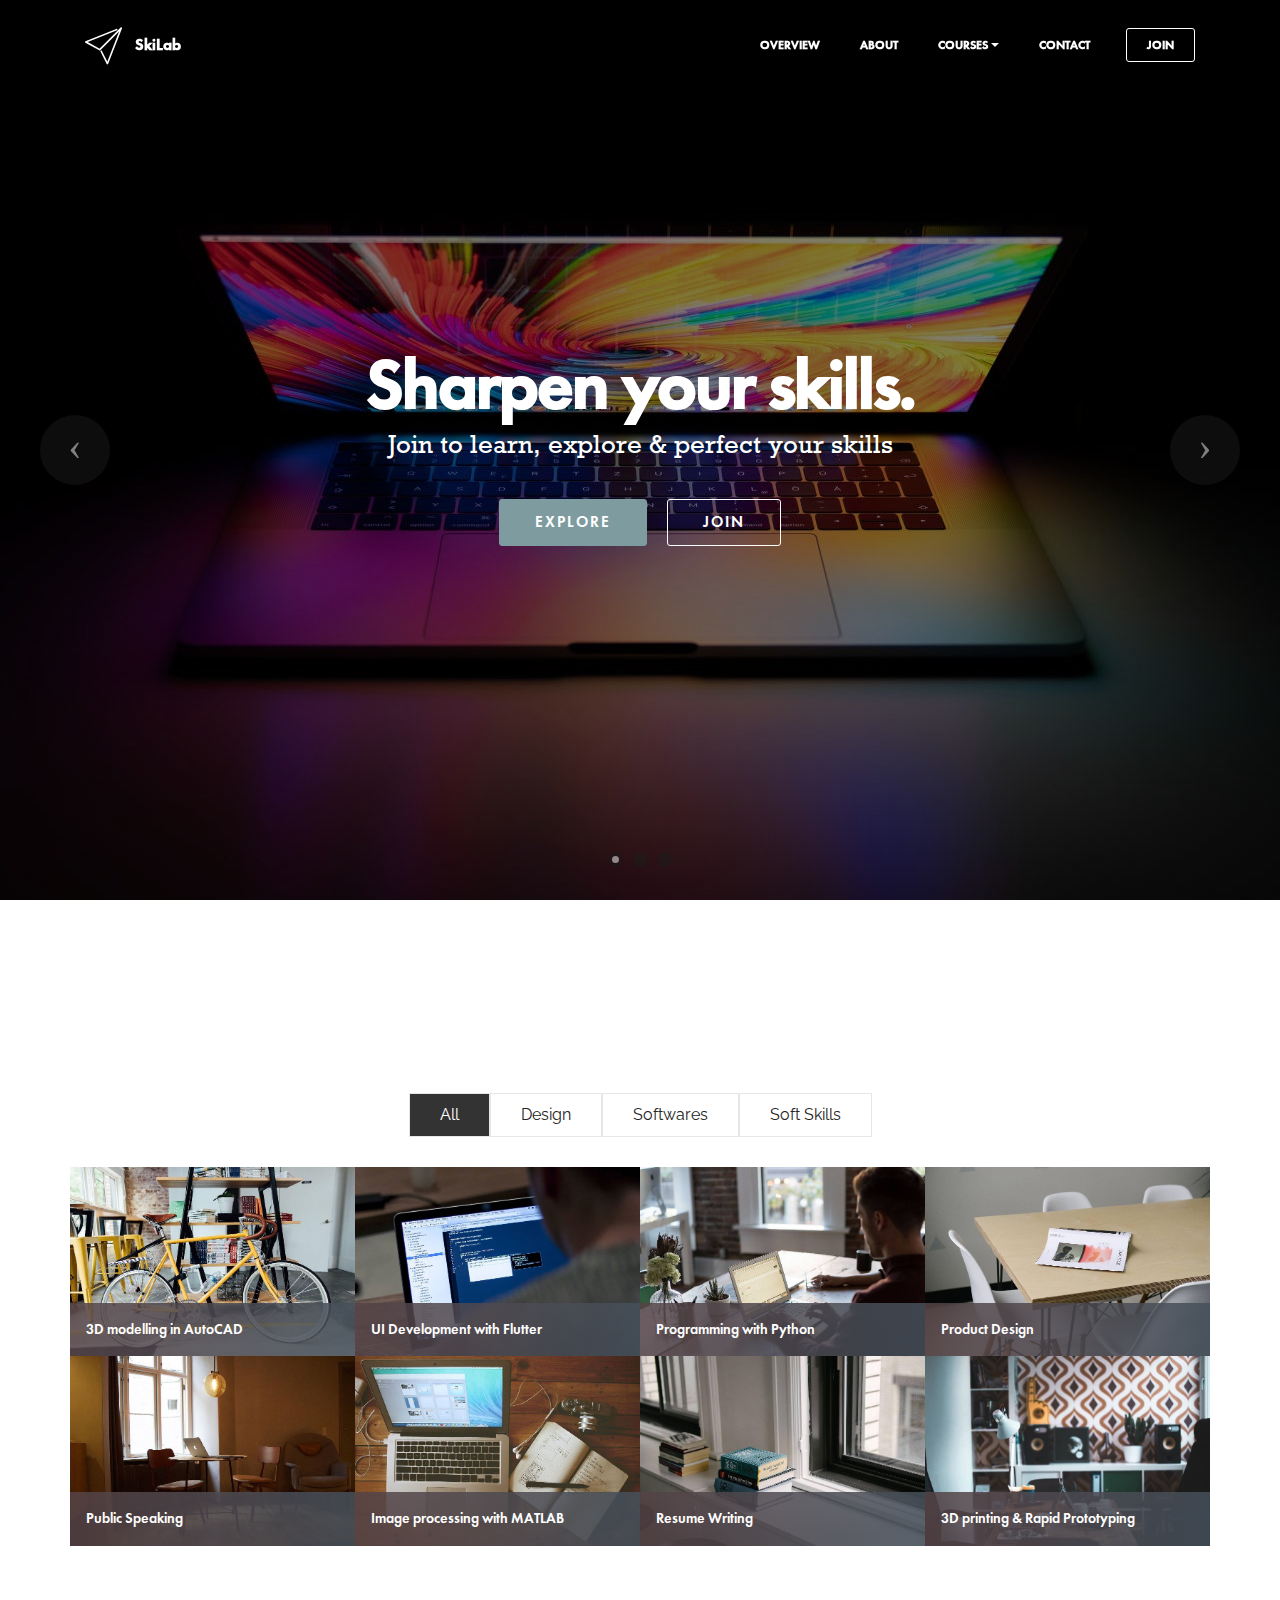
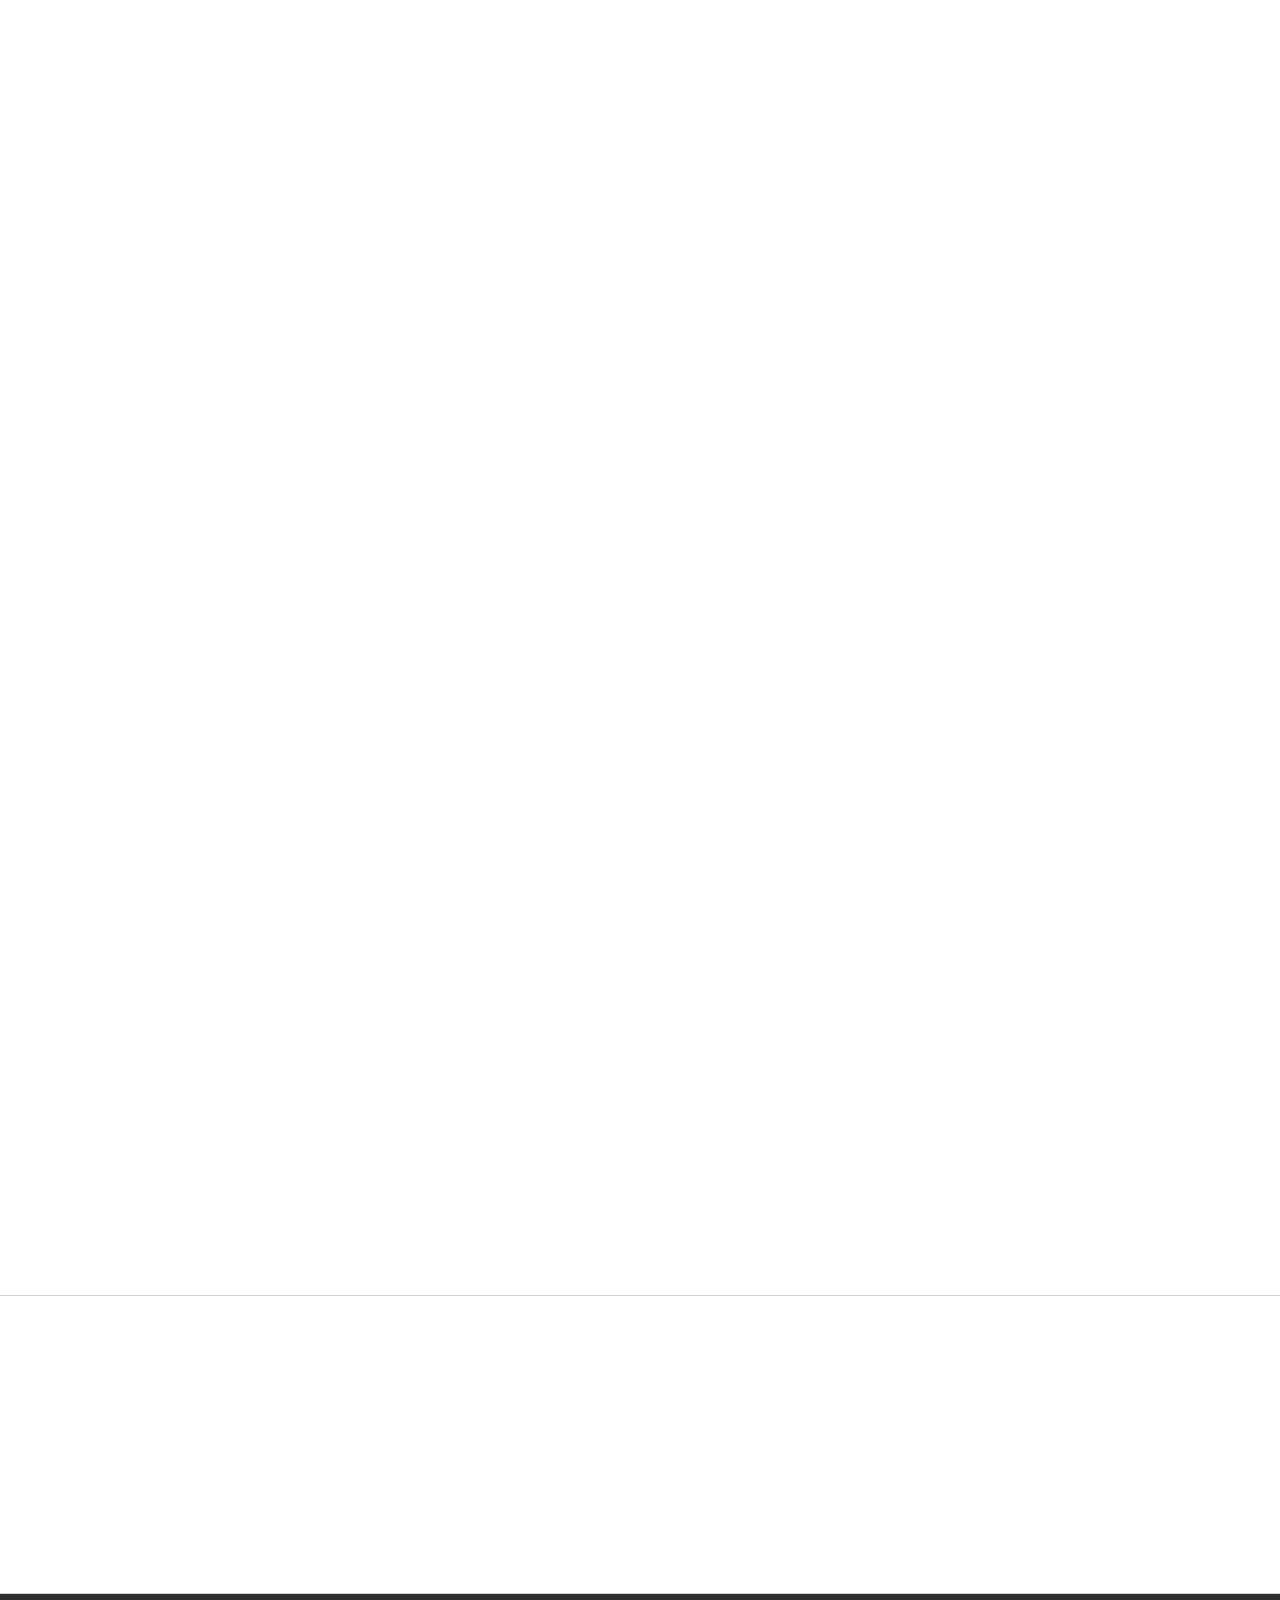
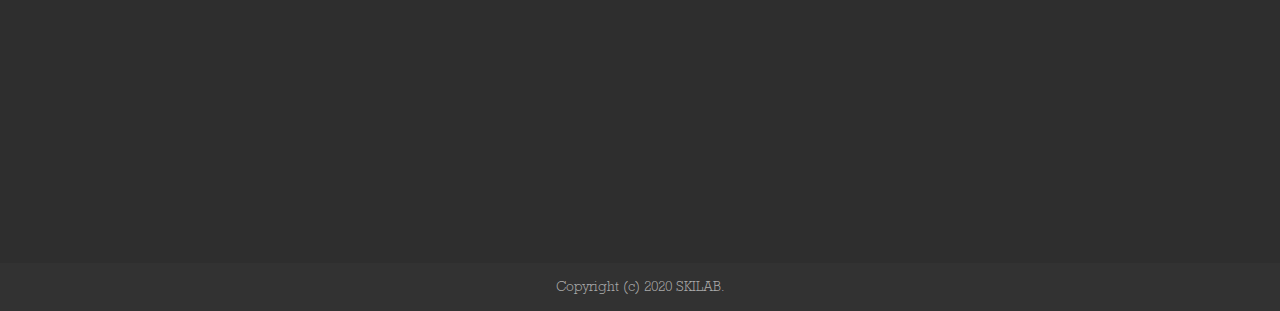
==== index.html @ 0ac566ef "Project layout" ====
<!DOCTYPE html>
<html>

<head>
    <!-- Site made with Mobirise Website Builder v4.12.2, https://mobirise.com -->
    <meta charset="UTF-8">
    <meta http-equiv="X-UA-Compatible" content="IE=edge">
    <meta name="generator" content="Mobirise v4.12.2, mobirise.com">
    <meta name="viewport" content="width=device-width, initial-scale=1, minimum-scale=1">
    <link rel="shortcut icon" href="assets/images/mbr-favicon.png" type="image/x-icon">
    <meta name="description" content="">

    <title>Home</title>
    <link rel="stylesheet" href="https://fonts.googleapis.com/css?family=Montserrat:400,700">
    <link rel="stylesheet"
        href="https://fonts.googleapis.com/css?family=Raleway:100,100i,200,200i,300,300i,400,400i,500,500i,600,600i,700,700i,800,800i,900,900i">
    <link rel="stylesheet" href="assets/web/assets/mobirise-icons/mobirise-icons.css">
    <link rel="stylesheet" href="https://fonts.googleapis.com/css?family=Lora:400,700,400italic,700italic&subset=latin">
    <link rel="stylesheet" href="assets/et-line-font-plugin/style.css">
    <link rel="stylesheet" href="assets/tether/tether.min.css">
    <link rel="stylesheet" href="assets/bootstrap/css/bootstrap.min.css">
    <link rel="stylesheet" href="assets/dropdown/css/style.css">
    <link rel="stylesheet" href="assets/animatecss/animate.min.css">
    <link rel="stylesheet" href="assets/theme/css/style.css">
    <link rel="stylesheet" href="assets/mobirise-gallery/style.css">
    <link rel="preload" as="style" href="assets/mobirise/css/mbr-additional.css">
    <link rel="stylesheet" href="assets/mobirise/css/mbr-additional.css" type="text/css">



</head>

<body>
    <section id="menu-5" data-rv-view="1707">

        <nav class="navbar navbar-dropdown transparent navbar-fixed-top bg-color">
            <div class="container">

                <div class="mbr-table">
                    <div class="mbr-table-cell">

                        <div class="navbar-brand">
                            <a href="index.html"
                                class="mbri-paper-plane mbr-iconfont mbr-iconfont-menu navbar-logo"></a>
                            <a class="navbar-caption" href="index.html">SkiLab<br></a>
                        </div>

                    </div>
                    <div class="mbr-table-cell">

                        <button class="navbar-toggler pull-xs-right hidden-md-up" type="button" data-toggle="collapse"
                            data-target="#exCollapsingNavbar">
                            <div class="hamburger-icon"></div>
                        </button>

                        <ul class="nav-dropdown collapse pull-xs-right nav navbar-nav navbar-toggleable-sm"
                            id="exCollapsingNavbar">
                            <li class="nav-item"><a class="nav-link link" href="index.html#header3-8">OVERVIEW</a></li>
                            <li class="nav-item"><a class="nav-link link" href="about.html">ABOUT</a></li>
                            <li class="nav-item dropdown open"><a class="nav-link link dropdown-toggle"
                                    data-toggle="dropdown-submenu" href="https://mobirise.com/"
                                    aria-expanded="true">COURSES</a>
                                <div class="dropdown-menu"><a class="dropdown-item" href="catalog.html">AutoCAD</a><a
                                        class="dropdown-item" href="catalog.html">AutoDesk Fusion 360</a><a
                                        class="dropdown-item" href="catalog.html">MATLAB &amp; Toolboxes</a><a
                                        class="dropdown-item" href="catalog.html">Python Programming</a></div>
                            </li>
                            <li class="nav-item"><a class="nav-link link" href="contact.html">CONTACT</a></li>
                            <li class="nav-item nav-btn"><a class="nav-link btn btn-white btn-white-outline"
                                    href="portal.html">JOIN</a></li>
                        </ul>
                        <button hidden="" class="navbar-toggler navbar-close" type="button" data-toggle="collapse"
                            data-target="#exCollapsingNavbar">
                            <div class="close-icon"></div>
                        </button>

                    </div>
                </div>

            </div>
        </nav>

    </section>

    <section class="engine"><a href="https://mobirise.info/o">free portfolio website templates</a></section>
    <section class="mbr-slider mbr-section mbr-section__container carousel slide mbr-section-nopadding mbr-after-navbar"
        data-ride="carousel" data-keyboard="false" data-wrap="true" data-pause="false" data-interval="5000"
        id="slider-3" data-rv-view="1709">
        <div>
            <div>
                <div>
                    <ol class="carousel-indicators">
                        <li data-app-prevent-settings="" data-target="#slider-3" data-slide-to="0" class="active"></li>
                        <li data-app-prevent-settings="" data-target="#slider-3" data-slide-to="1"></li>
                        <li data-app-prevent-settings="" data-target="#slider-3" class="" data-slide-to="2"></li>
                    </ol>
                    <div class="carousel-inner" role="listbox">
                        <div class="mbr-section mbr-section-hero carousel-item dark center mbr-section-full active"
                            data-bg-video-slide="false"
                            style="background-image: url(assets/images/banner-1-2000x1334.jpeg);">
                            <div class="mbr-table-cell">
                                <div class="mbr-overlay"></div>
                                <div class="container-slide container">

                                    <div class="row">
                                        <div class="col-md-8 col-md-offset-2 text-xs-center">
                                            <h2 class="mbr-section-title display-1">Sharpen your skills.</h2>
                                            <p class="mbr-section-lead lead">Join to learn, explore &amp; perfect your
                                                skills</p>

                                            <div class="mbr-section-btn"><a class="btn btn-lg btn-info"
                                                    href="https://mobirise.com">EXPLORE</a> <a
                                                    class="btn btn-lg btn-white btn-white-outline"
                                                    href="https://mobirise.com">JOIN</a> </div>
                                        </div>
                                    </div>
                                </div>
                            </div>
                        </div>
                        <div class="mbr-section mbr-section-hero carousel-item dark center mbr-section-full"
                            data-bg-video-slide="false"
                            style="background-image: url(assets/images/banner-8-2000x2500.jpeg);">
                            <div class="mbr-table-cell">
                                <div class="mbr-overlay"></div>
                                <div class="container-slide container">

                                    <div class="row">
                                        <div class="col-md-8 col-md-offset-1">
                                            <h2 class="mbr-section-title display-1">Design, draft &amp; print.</h2>
                                            <p class="mbr-section-lead lead">Learn to design, render 3D models &amp; 3D
                                                print prototypes</p>


                                        </div>
                                    </div>
                                </div>
                            </div>
                        </div>
                        <div class="mbr-section mbr-section-hero carousel-item dark center mbr-section-full"
                            data-bg-video-slide="false"
                            style="background-image: url(assets/images/banner-3-2000x1333.jpeg);">
                            <div class="mbr-table-cell">
                                <div class="mbr-overlay"></div>
                                <div class="container-slide container">

                                    <div class="row">
                                        <div class="col-md-8 col-md-offset-3 text-xs-right">
                                            <h2 class="mbr-section-title display-1">Learn to code.</h2>
                                            <p class="mbr-section-lead lead">Learn trending softwares, programming
                                                languages &amp; techniques</p>

                                            <div class="mbr-section-btn"><a class="btn btn-lg btn-info"
                                                    href="https://mobirise.com">VIEW COURSES</a> <a
                                                    class="btn btn-lg btn-white btn-white-outline"
                                                    href="https://mobirise.com">JOIN</a></div>
                                        </div>
                                    </div>
                                </div>
                            </div>
                        </div>
                    </div>

                    <a data-app-prevent-settings="" class="left carousel-control" role="button" data-slide="prev"
                        href="#slider-3">
                        <span class="icon-prev" aria-hidden="true"></span>
                        <span class="sr-only">Previous</span>
                    </a>
                    <a data-app-prevent-settings="" class="right carousel-control" role="button" data-slide="next"
                        href="#slider-3">
                        <span class="icon-next" aria-hidden="true"></span>
                        <span class="sr-only">Next</span>
                    </a>
                </div>
            </div>
        </div>
    </section>

    <section class="mbr-section mbr-section__container article" id="header3-8" data-rv-view="1721"
        style="background-color: rgb(255, 255, 255); padding-top: 60px; padding-bottom: 20px;">
        <div class="container">
            <div class="row">
                <div class="col-xs-12">
                    <h3 class="mbr-section-title display-2">Find your cup of tea.</h3>
                    <p class="mbr-section-subtitle">Select from a range of courses we offer</p>
                </div>
            </div>
        </div>
    </section>

    <section class="mbr-gallery mbr-section mbr-section-nopadding mbr-slider-carousel" data-filter="true"
        id="gallery2-c" data-rv-view="1723" style="padding-top: 0rem; padding-bottom: 4.5rem;">
        <!-- Filter -->
        <div class="mbr-gallery-filter container gallery-filter-active">
            <ul>
                <li class="mbr-gallery-filter-all active">All</li>
            </ul>
        </div>

        <!-- Gallery -->
        <div class="mbr-gallery-row container">
            <div class=" mbr-gallery-layout-default">
                <div>
                    <div>
                        <div class="mbr-gallery-item mbr-gallery-item__mobirise3 mbr-gallery-item--p0"
                            data-video-url="false" data-tags="Design">
                            <div href="#lb-gallery2-c" data-slide-to="0" data-toggle="modal">



                                <img src="assets/images/bike-small.jpg" alt="" title="">

                                <span class="icon-focus"></span>
                                <span class="mbr-gallery-title">3D modelling in AutoCAD</span>
                            </div>
                        </div>
                        <div class="mbr-gallery-item mbr-gallery-item__mobirise3 mbr-gallery-item--p0"
                            data-video-url="false" data-tags="Softwares">
                            <div href="#lb-gallery2-c" data-slide-to="1" data-toggle="modal">



                                <img src="assets/images/code-man-small.jpg" alt="" title="">

                                <span class="icon-focus"></span>
                                <span class="mbr-gallery-title">UI Development with Flutter</span>
                            </div>
                        </div>
                        <div class="mbr-gallery-item mbr-gallery-item__mobirise3 mbr-gallery-item--p0"
                            data-video-url="false" data-tags="Softwares">
                            <div href="#lb-gallery2-c" data-slide-to="2" data-toggle="modal">



                                <img src="assets/images/coworkers-small.jpg" alt="" title="">

                                <span class="icon-focus"></span>
                                <span class="mbr-gallery-title">Programming with Python</span>
                            </div>
                        </div>
                        <div class="mbr-gallery-item mbr-gallery-item__mobirise3 mbr-gallery-item--p0"
                            data-video-url="false" data-tags="Design">
                            <div href="#lb-gallery2-c" data-slide-to="3" data-toggle="modal">



                                <img src="assets/images/table-small.jpg" alt="" title="">

                                <span class="icon-focus"></span>
                                <span class="mbr-gallery-title">Product Design</span>
                            </div>
                        </div>
                        <div class="mbr-gallery-item mbr-gallery-item__mobirise3 mbr-gallery-item--p0"
                            data-video-url="false" data-tags="Soft Skills">
                            <div href="#lb-gallery2-c" data-slide-to="4" data-toggle="modal">



                                <img src="assets/images/room-laptop-small.jpg" alt="" title="">

                                <span class="icon-focus"></span>
                                <span class="mbr-gallery-title">Public Speaking</span>
                            </div>
                        </div>
                        <div class="mbr-gallery-item mbr-gallery-item__mobirise3 mbr-gallery-item--p0"
                            data-video-url="false" data-tags="Softwares">
                            <div href="#lb-gallery2-c" data-slide-to="5" data-toggle="modal">



                                <img src="assets/images/desktop-small.jpg" alt="" title="">

                                <span class="icon-focus"></span>
                                <span class="mbr-gallery-title">Image processing with MATLAB</span>
                            </div>
                        </div>
                        <div class="mbr-gallery-item mbr-gallery-item__mobirise3 mbr-gallery-item--p0"
                            data-video-url="false" data-tags="Soft Skills">
                            <div href="#lb-gallery2-c" data-slide-to="6" data-toggle="modal">



                                <img src="assets/images/windows-books-small.jpg" alt="" title="">

                                <span class="icon-focus"></span>
                                <span class="mbr-gallery-title">Resume Writing</span>
                            </div>
                        </div>
                        <div class="mbr-gallery-item mbr-gallery-item__mobirise3 mbr-gallery-item--p0"
                            data-video-url="false" data-tags="Design">
                            <div href="#lb-gallery2-c" data-slide-to="7" data-toggle="modal">



                                <img src="assets/images/working-area-small.jpg" alt="" title="">

                                <span class="icon-focus"></span>
                                <span class="mbr-gallery-title">3D printing &amp; Rapid Prototyping</span>
                            </div>
                        </div>
                    </div>
                </div>
                <div class="clearfix"></div>
            </div>
        </div>

        <!-- Lightbox -->
        <div data-app-prevent-settings="" class="mbr-slider modal fade carousel slide" tabindex="-1"
            data-keyboard="true" data-interval="false" id="lb-gallery2-c">
            <div class="modal-dialog">
                <div class="modal-content">
                    <div class="modal-body">
                        <ol class="carousel-indicators">
                            <li data-app-prevent-settings="" data-target="#lb-gallery2-c" data-slide-to="0"></li>
                            <li data-app-prevent-settings="" data-target="#lb-gallery2-c" data-slide-to="1"></li>
                            <li data-app-prevent-settings="" data-target="#lb-gallery2-c" data-slide-to="2"></li>
                            <li data-app-prevent-settings="" data-target="#lb-gallery2-c" data-slide-to="3"></li>
                            <li data-app-prevent-settings="" data-target="#lb-gallery2-c" data-slide-to="4"></li>
                            <li data-app-prevent-settings="" data-target="#lb-gallery2-c" data-slide-to="5"></li>
                            <li data-app-prevent-settings="" data-target="#lb-gallery2-c" data-slide-to="6"></li>
                            <li data-app-prevent-settings="" data-target="#lb-gallery2-c" class=" active"
                                data-slide-to="7"></li>
                        </ol>
                        <div class="carousel-inner">
                            <div class="carousel-item">
                                <img src="assets/images/bike.jpg" alt="" title="">
                            </div>
                            <div class="carousel-item">
                                <img src="assets/images/code-man.jpg" alt="" title="">
                            </div>
                            <div class="carousel-item">
                                <img src="assets/images/coworkers.jpg" alt="" title="">
                            </div>
                            <div class="carousel-item">
                                <img src="assets/images/table.jpg" alt="" title="">
                            </div>
                            <div class="carousel-item">
                                <img src="assets/images/room-laptop.jpg" alt="" title="">
                            </div>
                            <div class="carousel-item">
                                <img src="assets/images/desktop.jpg" alt="" title="">
                            </div>
                            <div class="carousel-item">
                                <img src="assets/images/windows-books.jpg" alt="" title="">
                            </div>
                            <div class="carousel-item active">
                                <img src="assets/images/working-area.jpg" alt="" title="">
                            </div>
                        </div>
                        <a class="left carousel-control" role="button" data-slide="prev" href="#lb-gallery2-c">
                            <span class="icon-prev" aria-hidden="true"></span>
                            <span class="sr-only">Previous</span>
                        </a>
                        <a class="right carousel-control" role="button" data-slide="next" href="#lb-gallery2-c">
                            <span class="icon-next" aria-hidden="true"></span>
                            <span class="sr-only">Next</span>
                        </a>

                        <a class="close" href="#" role="button" data-dismiss="modal">
                            <span aria-hidden="true">×</span>
                            <span class="sr-only">Close</span>
                        </a>
                    </div>
                </div>
            </div>
        </div>
    </section>

    <section class="mbr-section" id="msg-box5-o" data-rv-view="1758"
        style="background-color: rgb(255, 255, 255); padding-top: 40px; padding-bottom: 40px;">


        <div class="container">
            <div class="row">
                <div class="mbr-table-md-up">



                    <div class="mbr-table-cell col-md-5 text-xs-center text-md-right content-size">
                        <h3 class="mbr-section-title display-2">What will you learn?</h3>
                        <div class="lead">

                            <p>Solid color intro with an image on the right side. Also this block has no paddings.</p>

                        </div>

                        <div><a class="btn btn-info" href="https://mobirise.com">MORE</a></div>
                    </div>





                    <div class="mbr-table-cell mbr-left-padding-md-up mbr-valign-top col-md-7 image-size"
                        style="width: 50%;">
                        <div class="mbr-figure"><img
                                src="assets/images/marilia-castelli-l74vaczon7i-unsplash-1400x1008.jpg"></div>
                    </div>

                </div>
            </div>
        </div>

    </section>

    <section class="mbr-section" id="msg-box5-p" data-rv-view="1761"
        style="background-color: rgb(255, 255, 255); padding-top: 40px; padding-bottom: 40px;">


        <div class="container">
            <div class="row">
                <div class="mbr-table-md-up">

                    <div class="mbr-table-cell mbr-left-padding-md-up mbr-valign-top col-md-7 image-size"
                        style="width: 50%;">
                        <div class="mbr-figure"><img src="assets/images/isaac-smith-6entpvppl6i-unsplash-1400x933.jpg">
                        </div>
                    </div>

                    <div class="mbr-table-cell col-md-5 text-xs-center text-md-left content-size" style="padding-left: 60px;">
                        <h3 class="mbr-section-title display-2">What are the benefits?</h3>
                        <div class="lead">

                            <p>Solid color intro with an image on the right side. Also this block has no paddings.</p>

                        </div>


                    </div>

                </div>
            </div>
        </div>

    </section>

    <section class="mbr-section" id="msg-box5-r" data-rv-view="1766"
        style="background-color: rgb(255, 255, 255); padding-top: 40px; padding-bottom: 40px;">


        <div class="container">
            <div class="row">
                <div class="mbr-table-md-up">



                    <div class="mbr-table-cell col-md-5 text-xs-center text-md-right content-size">
                        <h3 class="mbr-section-title display-2">Learn from home</h3>
                        <div class="lead">

                            <p>Solid color intro with an image on the right side. Also this block has no paddings.</p>

                        </div>

                        <div><a class="btn btn-info" href="https://mobirise.com">VIDEO TUTORIALS</a></div>
                    </div>





                    <div class="mbr-table-cell mbr-left-padding-md-up mbr-valign-top col-md-7 image-size"
                        style="width: 50%;">
                        <div class="mbr-figure"><img src="assets/images/allie-kzusqbru0t4-unsplash-1400x966.jpg"></div>
                    </div>

                </div>
            </div>
        </div>

    </section>

    <section class="mbr-section form2" id="form2-1e" data-rv-view="2167"
        style="background-color: #ffffff; padding-top: 40px; padding-bottom: 40px; border-top: 1px solid lightgray; border-bottom: 1px solid lightgray">

        <div class="mbr-section mbr-section__container mbr-section__container--middle">
            <div class="container">
                <div class="row">
                    <div class="col-xs-12 text-xs-center">
                        <h3 class="mbr-section-title display-2" style="color: #2d2d2d;">Subscription form</h3>
                        <p class="mbr-section-subtitle">Subscribe to our Newsletter</p>
                    </div>
                </div>
            </div>
        </div>
        <div class="mbr-section mbr-section-nopadding">
            <div class="container">
                <div class="row">
                    <div class="col-xs-12 col-lg-10 col-lg-offset-1" data-form-type="formoid">
                        <div data-form-alert="true">
                            <div hidden="" data-form-alert-success="true">Thanks for filling out form!</div>
                        </div>
                        <form class="mbr-form" action="" method="post"
                            data-form-title="Subscription form">
                            <input type="hidden"
                                value="BszcrkMGx6UKQ9FBX4P3yAvgTElKy5UvApg58xCIKVPTOUIYHOiI2PLzYWKwzj593x35FQw0Fubkj3JVEWyejTrvcC+IjYthEBOe5ZvGToF2jitU9grGWDCkByRG6HE="
                                data-form-email="true">
                            <div class="mbr-subscribe mbr-subscribe-dark input-group" style="border: 1px solid lightgray;">
                                <input type="email" class="form-control" name="email" required=""
                                    data-form-field="Email" placeholder="Enter Your Email Address..."
                                    id="form2-1e-email">
                                <span class="input-group-btn"><button type="submit"
                                        class="btn btn-primary">SUBSCRIBE</button></span>
                            </div>
                        </form>
                    </div>
                </div>
            </div>
        </div>
    </section>

    <section class="mbr-section mbr-section-md-padding mbr-footer footer1" id="contacts1-q" data-rv-view="1764"
        style="background-color: rgb(46, 46, 46); padding-top: 60px; padding-bottom: 90px;">

        <div class="container">
            <div class="row">
                <div class="mbr-footer-content col-xs-12 col-md-3">
                    <div><a href="index.html" class="mbri-paper-plane mbr-iconfont mbr-iconfont-contacts1"
                            style="color: rgb(255, 255, 255);"></a></div>
                </div>
                <div class="mbr-footer-content col-xs-12 col-md-3">
                    <p><strong>Address</strong><br>SkiLab, CAD/CAM Laboratory<br>School of Engineering [Old
                        block],<br>CUSAT, Kalamassery, Kerala</p>
                </div>
                <div class="mbr-footer-content col-xs-12 col-md-3">
                    <p><strong>Contacts</strong><br>
                        Email: support@skilab.com<br>
                        Phone: +1 (0) 000 0000 001<br></p>
                </div>
                <div class="mbr-footer-content col-xs-12 col-md-3">
                    <p><strong>Links</strong><br>Upcoming Courses<br>Video Tutorials<br>Course Materials</p>
                </div>

            </div>
        </div>
    </section>

    <footer class="mbr-small-footer mbr-section mbr-section-nopadding" id="footer1-1f" data-rv-view="2173"
        style="background-color: rgb(50, 50, 50); padding-top: 0.875rem; padding-bottom: 0.875rem;">

        <div class="container text-xs-center">
            <p>Copyright (c) 2020 SKILAB.</p>
        </div>
    </footer>


    <script src="assets/web/assets/jquery/jquery.min.js"></script>
    <script src="assets/tether/tether.min.js"></script>
    <script src="assets/bootstrap/js/bootstrap.min.js"></script>
    <script src="assets/dropdown/js/script.min.js"></script>
    <script src="assets/touch-swipe/jquery.touch-swipe.min.js"></script>
    <script src="assets/viewport-checker/jquery.viewportchecker.js"></script>
    <script src="assets/bootstrap-carousel-swipe/bootstrap-carousel-swipe.js"></script>
    <script src="assets/masonry/masonry.pkgd.min.js"></script>
    <script src="assets/imagesloaded/imagesloaded.pkgd.min.js"></script>
    <script src="assets/smooth-scroll/smooth-scroll.js"></script>
    <script src="assets/theme/js/script.js"></script>
    <script src="assets/mobirise-gallery/player.min.js"></script>
    <script src="assets/mobirise-gallery/script.js"></script>
    <script src="assets/formoid/formoid.min.js"></script>


    <input name="animation" type="hidden">
</body>

</html>
---- assets/web/assets/mobirise-icons/mobirise-icons.css ----
@font-face {
  font-family: 'MobiriseIcons';
  src:  url('mobirise-icons.eot?spat4u');
  src:  url('mobirise-icons.eot?spat4u#iefix') format('embedded-opentype'),
    url('mobirise-icons.ttf?spat4u') format('truetype'),
    url('mobirise-icons.woff?spat4u') format('woff'),
    url('mobirise-icons.svg?spat4u#MobiriseIcons') format('svg');
  font-weight: normal;
  font-style: normal;
  font-display: swap;
}

[class^="mbri-"], [class*=" mbri-"] {
  /* use !important to prevent issues with browser extensions that change fonts */
  font-family: MobiriseIcons !important;
  speak: none;
  font-style: normal;
  font-weight: normal;
  font-variant: normal;
  text-transform: none;
  line-height: 1;

  /* Better Font Rendering =========== */
  -webkit-font-smoothing: antialiased;
  -moz-osx-font-smoothing: grayscale;
}

.mbri-add-submenu:before {
  content: "\e900";
}
.mbri-alert:before {
  content: "\e901";
}
.mbri-align-center:before {
  content: "\e902";
}
.mbri-align-justify:before {
  content: "\e903";
}
.mbri-align-left:before {
  content: "\e904";
}
.mbri-align-right:before {
  content: "\e905";
}
.mbri-android:before {
  content: "\e906";
}
.mbri-apple:before {
  content: "\e907";
}
.mbri-arrow-down:before {
  content: "\e908";
}
.mbri-arrow-next:before {
  content: "\e909";
}
.mbri-arrow-prev:before {
  content: "\e90a";
}
.mbri-arrow-up:before {
  content: "\e90b";
}
.mbri-bold:before {
  content: "\e90c";
}
.mbri-bookmark:before {
  content: "\e90d";
}
.mbri-bootstrap:before {
  content: "\e90e";
}
.mbri-briefcase:before {
  content: "\e90f";
}
.mbri-browse:before {
  content: "\e910";
}
.mbri-bulleted-list:before {
  content: "\e911";
}
.mbri-calendar:before {
  content: "\e912";
}
.mbri-camera:before {
  content: "\e913";
}
.mbri-cart-add:before {
  content: "\e914";
}
.mbri-cart-full:before {
  content: "\e915";
}
.mbri-cash:before {
  content: "\e916";
}
.mbri-change-style:before {
  content: "\e917";
}
.mbri-chat:before {
  content: "\e918";
}
.mbri-clock:before {
  content: "\e919";
}
.mbri-close:before {
  content: "\e91a";
}
.mbri-cloud:before {
  content: "\e91b";
}
.mbri-code:before {
  content: "\e91c";
}
.mbri-contact-form:before {
  content: "\e91d";
}
.mbri-credit-card:before {
  content: "\e91e";
}
.mbri-cursor-click:before {
  content: "\e91f";
}
.mbri-cust-feedback:before {
  content: "\e920";
}
.mbri-database:before {
  content: "\e921";
}
.mbri-delivery:before {
  content: "\e922";
}
.mbri-desktop:before {
  content: "\e923";
}
.mbri-devices:before {
  content: "\e924";
}
.mbri-down:before {
  content: "\e925";
}
.mbri-download:before {
  content: "\e989";
}
.mbri-drag-n-drop:before {
  content: "\e927";
}
.mbri-drag-n-drop2:before {
  content: "\e928";
}
.mbri-edit:before {
  content: "\e929";
}
.mbri-edit2:before {
  content: "\e92a";
}
.mbri-error:before {
  content: "\e92b";
}
.mbri-extension:before {
  content: "\e92c";
}
.mbri-features:before {
  content: "\e92d";
}
.mbri-file:before {
  content: "\e92e";
}
.mbri-flag:before {
  content: "\e92f";
}
.mbri-folder:before {
  content: "\e930";
}
.mbri-gift:before {
  content: "\e931";
}
.mbri-github:before {
  content: "\e932";
}
.mbri-globe:before {
  content: "\e933";
}
.mbri-globe-2:before {
  content: "\e934";
}
.mbri-growing-chart:before {
  content: "\e935";
}
.mbri-hearth:before {
  content: "\e936";
}
.mbri-help:before {
  content: "\e937";
}
.mbri-home:before {
  content: "\e938";
}
.mbri-hot-cup:before {
  content: "\e939";
}
.mbri-idea:before {
  content: "\e93a";
}
.mbri-image-gallery:before {
  content: "\e93b";
}
.mbri-image-slider:before {
  content: "\e93c";
}
.mbri-info:before {
  content: "\e93d";
}
.mbri-italic:before {
  content: "\e93e";
}
.mbri-key:before {
  content: "\e93f";
}
.mbri-laptop:before {
  content: "\e940";
}
.mbri-layers:before {
  content: "\e941";
}
.mbri-left-right:before {
  content: "\e942";
}
.mbri-left:before {
  content: "\e943";
}
.mbri-letter:before {
  content: "\e944";
}
.mbri-like:before {
  content: "\e945";
}
.mbri-link:before {
  content: "\e946";
}
.mbri-lock:before {
  content: "\e947";
}
.mbri-login:before {
  content: "\e948";
}
.mbri-logout:before {
  content: "\e949";
}
.mbri-magic-stick:before {
  content: "\e94a";
}
.mbri-map-pin:before {
  content: "\e94b";
}
.mbri-menu:before {
  content: "\e94c";
}
.mbri-mobile:before {
  content: "\e94d";
}
.mbri-mobile2:before {
  content: "\e94e";
}
.mbri-mobirise:before {
  content: "\e94f";
}
.mbri-more-horizontal:before {
  content: "\e950";
}
.mbri-more-vertical:before {
  content: "\e951";
}
.mbri-music:before {
  content: "\e952";
}
.mbri-new-file:before {
  content: "\e953";
}
.mbri-numbered-list:before {
  content: "\e954";
}
.mbri-opened-folder:before {
  content: "\e955";
}
.mbri-pages:before {
  content: "\e956";
}
.mbri-paper-plane:before {
  content: "\e957";
}
.mbri-paperclip:before {
  content: "\e958";
}
.mbri-photo:before {
  content: "\e959";
}
.mbri-photos:before {
  content: "\e95a";
}
.mbri-pin:before {
  content: "\e95b";
}
.mbri-play:before {
  content: "\e95c";
}
.mbri-plus:before {
  content: "\e95d";
}
.mbri-preview:before {
  content: "\e95e";
}
.mbri-print:before {
  content: "\e95f";
}
.mbri-protect:before {
  content: "\e960";
}
.mbri-question:before {
  content: "\e961";
}
.mbri-quote-left:before {
  content: "\e962";
}
.mbri-quote-right:before {
  content: "\e963";
}
.mbri-refresh:before {
  content: "\e964";
}
.mbri-responsive:before {
  content: "\e965";
}
.mbri-right:before {
  content: "\e966";
}
.mbri-rocket:before {
  content: "\e967";
}
.mbri-sad-face:before {
  content: "\e968";
}
.mbri-sale:before {
  content: "\e969";
}
.mbri-save:before {
  content: "\e96a";
}
.mbri-search:before {
  content: "\e96b";
}
.mbri-setting:before {
  content: "\e96c";
}
.mbri-setting2:before {
  content: "\e96d";
}
.mbri-setting3:before {
  content: "\e96e";
}
.mbri-share:before {
  content: "\e96f";
}
.mbri-shopping-bag:before {
  content: "\e970";
}
.mbri-shopping-basket:before {
  content: "\e971";
}
.mbri-shopping-cart:before {
  content: "\e972";
}
.mbri-sites:before {
  content: "\e973";
}
.mbri-smile-face:before {
  content: "\e974";
}
.mbri-speed:before {
  content: "\e975";
}
.mbri-star:before {
  content: "\e976";
}
.mbri-success:before {
  content: "\e977";
}
.mbri-sun:before {
  content: "\e978";
}
.mbri-sun2:before {
  content: "\e979";
}
.mbri-tablet:before {
  content: "\e97a";
}
.mbri-tablet-vertical:before {
  content: "\e97b";
}
.mbri-target:before {
  content: "\e97c";
}
.mbri-timer:before {
  content: "\e97d";
}
.mbri-to-ftp:before {
  content: "\e97e";
}
.mbri-to-local-drive:before {
  content: "\e97f";
}
.mbri-touch-swipe:before {
  content: "\e980";
}
.mbri-touch:before {
  content: "\e981";
}
.mbri-trash:before {
  content: "\e982";
}
.mbri-underline:before {
  content: "\e983";
}
.mbri-unlink:before {
  content: "\e984";
}
.mbri-unlock:before {
  content: "\e985";
}
.mbri-up-down:before {
  content: "\e986";
}
.mbri-up:before {
  content: "\e987";
}
.mbri-update:before {
  content: "\e988";
}
.mbri-upload:before {
 content: "\e926"; 
}
.mbri-user:before {
  content: "\e98a";
}
.mbri-user2:before {
  content: "\e98b";
}
.mbri-users:before {
  content: "\e98c";
}
.mbri-video:before {
  content: "\e98d";
}
.mbri-video-play:before {
  content: "\e98e";
}
.mbri-watch:before {
  content: "\e98f";
}
.mbri-website-theme:before {
  content: "\e990";
}
.mbri-wifi:before {
  content: "\e991";
}
.mbri-windows:before {
  content: "\e992";
}
.mbri-zoom-out:before {
  content: "\e993";
}
.mbri-redo:before {
  content: "\e994";
}
.mbri-undo:before {
  content: "\e995";
}
---- assets/et-line-font-plugin/style.css ----
@font-face {
	font-family: 'et-line';
	src:url('fonts/et-line.eot');
	src:url('fonts/et-line.eot?#iefix') format('embedded-opentype'),
		url('fonts/et-line.woff') format('woff'),
		url('fonts/et-line.ttf') format('truetype'),
		url('fonts/et-line.svg#et-line') format('svg');
	font-weight: normal;
	font-style: normal;
}

/* Use the following CSS code if you want to use data attributes for inserting your icons */
.etl-icon, [data-icon]:before {
	font-family: 'et-line';
	content: attr(data-icon);
	speak: none;
	font-weight: normal;
	font-variant: normal;
	text-transform: none;
	line-height: 1;
	-webkit-font-smoothing: antialiased;
	-moz-osx-font-smoothing: grayscale;
	display:inline-block;
}

/* Use the following CSS code if you want to have a class per icon */
/*
Instead of a list of all class selectors,
you can use the generic selector below, but it's slower:
[class*="icon-"] {
*/
.icon-mobile, .icon-laptop, .icon-desktop, .icon-tablet, .icon-phone, .icon-document, .icon-documents, .icon-search, .icon-clipboard, .icon-newspaper, .icon-notebook, .icon-book-open, .icon-browser, .icon-calendar, .icon-presentation, .icon-picture, .icon-pictures, .icon-video, .icon-camera, .icon-printer, .icon-toolbox, .icon-briefcase, .icon-wallet, .icon-gift, .icon-bargraph, .icon-grid, .icon-expand, .icon-focus, .icon-edit, .icon-adjustments, .icon-ribbon, .icon-hourglass, .icon-lock, .icon-megaphone, .icon-shield, .icon-trophy, .icon-flag, .icon-map, .icon-puzzle, .icon-basket, .icon-envelope, .icon-streetsign, .icon-telescope, .icon-gears, .icon-key, .icon-paperclip, .icon-attachment, .icon-pricetags, .icon-lightbulb, .icon-layers, .icon-pencil, .icon-tools, .icon-tools-2, .icon-scissors, .icon-paintbrush, .icon-magnifying-glass, .icon-circle-compass, .icon-linegraph, .icon-mic, .icon-strategy, .icon-beaker, .icon-caution, .icon-recycle, .icon-anchor, .icon-profile-male, .icon-profile-female, .icon-bike, .icon-wine, .icon-hotairballoon, .icon-globe, .icon-genius, .icon-map-pin, .icon-dial, .icon-chat, .icon-heart, .icon-cloud, .icon-upload, .icon-download, .icon-target, .icon-hazardous, .icon-piechart, .icon-speedometer, .icon-global, .icon-compass, .icon-lifesaver, .icon-clock, .icon-aperture, .icon-quote, .icon-scope, .icon-alarmclock, .icon-refresh, .icon-happy, .icon-sad, .icon-facebook, .icon-twitter, .icon-googleplus, .icon-rss, .icon-tumblr, .icon-linkedin, .icon-dribbble {
	font-family: 'et-line';
	speak: none;
	font-style: normal;
	font-weight: normal;
	font-variant: normal;
	text-transform: none;
	line-height: 1;
	-webkit-font-smoothing: antialiased;
	-moz-osx-font-smoothing: grayscale;
	display:inline-block;
}
.icon-mobile:before {
	content: "\e000";
}
.icon-laptop:before {
	content: "\e001";
}
.icon-desktop:before {
	content: "\e002";
}
.icon-tablet:before {
	content: "\e003";
}
.icon-phone:before {
	content: "\e004";
}
.icon-document:before {
	content: "\e005";
}
.icon-documents:before {
	content: "\e006";
}
.icon-search:before {
	content: "\e007";
}
.icon-clipboard:before {
	content: "\e008";
}
.icon-newspaper:before {
	content: "\e009";
}
.icon-notebook:before {
	content: "\e00a";
}
.icon-book-open:before {
	content: "\e00b";
}
.icon-browser:before {
	content: "\e00c";
}
.icon-calendar:before {
	content: "\e00d";
}
.icon-presentation:before {
	content: "\e00e";
}
.icon-picture:before {
	content: "\e00f";
}
.icon-pictures:before {
	content: "\e010";
}
.icon-video:before {
	content: "\e011";
}
.icon-camera:before {
	content: "\e012";
}
.icon-printer:before {
	content: "\e013";
}
.icon-toolbox:before {
	content: "\e014";
}
.icon-briefcase:before {
	content: "\e015";
}
.icon-wallet:before {
	content: "\e016";
}
.icon-gift:before {
	content: "\e017";
}
.icon-bargraph:before {
	content: "\e018";
}
.icon-grid:before {
	content: "\e019";
}
.icon-expand:before {
	content: "\e01a";
}
.icon-focus:before {
	content: "\e01b";
}
.icon-edit:before {
	content: "\e01c";
}
.icon-adjustments:before {
	content: "\e01d";
}
.icon-ribbon:before {
	content: "\e01e";
}
.icon-hourglass:before {
	content: "\e01f";
}
.icon-lock:before {
	content: "\e020";
}
.icon-megaphone:before {
	content: "\e021";
}
.icon-shield:before {
	content: "\e022";
}
.icon-trophy:before {
	content: "\e023";
}
.icon-flag:before {
	content: "\e024";
}
.icon-map:before {
	content: "\e025";
}
.icon-puzzle:before {
	content: "\e026";
}
.icon-basket:before {
	content: "\e027";
}
.icon-envelope:before {
	content: "\e028";
}
.icon-streetsign:before {
	content: "\e029";
}
.icon-telescope:before {
	content: "\e02a";
}
.icon-gears:before {
	content: "\e02b";
}
.icon-key:before {
	content: "\e02c";
}
.icon-paperclip:before {
	content: "\e02d";
}
.icon-attachment:before {
	content: "\e02e";
}
.icon-pricetags:before {
	content: "\e02f";
}
.icon-lightbulb:before {
	content: "\e030";
}
.icon-layers:before {
	content: "\e031";
}
.icon-pencil:before {
	content: "\e032";
}
.icon-tools:before {
	content: "\e033";
}
.icon-tools-2:before {
	content: "\e034";
}
.icon-scissors:before {
	content: "\e035";
}
.icon-paintbrush:before {
	content: "\e036";
}
.icon-magnifying-glass:before {
	content: "\e037";
}
.icon-circle-compass:before {
	content: "\e038";
}
.icon-linegraph:before {
	content: "\e039";
}
.icon-mic:before {
	content: "\e03a";
}
.icon-strategy:before {
	content: "\e03b";
}
.icon-beaker:before {
	content: "\e03c";
}
.icon-caution:before {
	content: "\e03d";
}
.icon-recycle:before {
	content: "\e03e";
}
.icon-anchor:before {
	content: "\e03f";
}
.icon-profile-male:before {
	content: "\e040";
}
.icon-profile-female:before {
	content: "\e041";
}
.icon-bike:before {
	content: "\e042";
}
.icon-wine:before {
	content: "\e043";
}
.icon-hotairballoon:before {
	content: "\e044";
}
.icon-globe:before {
	content: "\e045";
}
.icon-genius:before {
	content: "\e046";
}
.icon-map-pin:before {
	content: "\e047";
}
.icon-dial:before {
	content: "\e048";
}
.icon-chat:before {
	content: "\e049";
}
.icon-heart:before {
	content: "\e04a";
}
.icon-cloud:before {
	content: "\e04b";
}
.icon-upload:before {
	content: "\e04c";
}
.icon-download:before {
	content: "\e04d";
}
.icon-target:before {
	content: "\e04e";
}
.icon-hazardous:before {
	content: "\e04f";
}
.icon-piechart:before {
	content: "\e050";
}
.icon-speedometer:before {
	content: "\e051";
}
.icon-global:before {
	content: "\e052";
}
.icon-compass:before {
	content: "\e053";
}
.icon-lifesaver:before {
	content: "\e054";
}
.icon-clock:before {
	content: "\e055";
}
.icon-aperture:before {
	content: "\e056";
}
.icon-quote:before {
	content: "\e057";
}
.icon-scope:before {
	content: "\e058";
}
.icon-alarmclock:before {
	content: "\e059";
}
.icon-refresh:before {
	content: "\e05a";
}
.icon-happy:before {
	content: "\e05b";
}
.icon-sad:before {
	content: "\e05c";
}
.icon-facebook:before {
	content: "\e05d";
}
.icon-twitter:before {
	content: "\e05e";
}
.icon-googleplus:before {
	content: "\e05f";
}
.icon-rss:before {
	content: "\e060";
}
.icon-tumblr:before {
	content: "\e061";
}
.icon-linkedin:before {
	content: "\e062";
}
.icon-dribbble:before {
	content: "\e063";
}
---- assets/dropdown/css/style.css ----
.navbar-dropdown {
  left: 0;
  padding: 0;
  position: absolute;
  right: 0;
  top: 0;
  transition: all 0.45s ease;
  z-index: 1030; }
  .navbar-dropdown .navbar-brand {
    float: none;
    font-size: 0;
    padding: 1.25rem 0;
    position: relative;
    transition: padding 0.25s ease;
    white-space: nowrap; }
    .navbar-dropdown .navbar-brand::before {
      content: "";
      display: inline-block;
      height: 100%;
      vertical-align: middle; }
  .navbar-dropdown .navbar-logo,
  .navbar-dropdown .navbar-caption {
    display: inline-block;
    vertical-align: middle; }
  .navbar-dropdown .navbar-logo {
    margin-right: 0.8rem;
    transition: margin 0.3s ease-in-out; }
    .navbar-dropdown .navbar-logo img {
      height: 3.125rem;
      transition: all 0.3s ease-in-out; }
  .navbar-dropdown .mbr-table-cell {
    height: 5.625rem; }
  .navbar-dropdown .navbar-caption {
    font-family: "FuturaPTM";
    font-size: 1rem;
    font-weight: 700;
    white-space: normal; }
    .navbar-dropdown .navbar-caption, .navbar-dropdown .navbar-caption:hover {
      color: inherit;
      text-decoration: none; }
  .navbar-dropdown.navbar-fixed-top {
    position: fixed; }
  .navbar-dropdown.bg-color.transparent {
    background: none !important; }
  .navbar-dropdown.navbar-short .navbar-brand {
    padding: 0.625rem 0; }
  .navbar-dropdown.navbar-short .navbar-logo {
    margin-right: 0.5rem; }
    .navbar-dropdown.navbar-short .navbar-logo img {
      height: 2.375rem; }
  .navbar-dropdown.navbar-short .mbr-table-cell {
    height: 3.625rem; }
  .navbar-dropdown .navbar-close {
    left: 0.6875rem;
    position: fixed;
    top: 0.75rem;
    z-index: 1000; }
  .navbar-dropdown.opened {
    background: none !important; }
    .navbar-dropdown.opened .navbar-brand,
    .navbar-dropdown.opened .navbar-toggler {
      display: none; }
  .navbar-dropdown .hamburger-icon {
    content: "";
    width: 16px;
    -webkit-box-shadow: 0 -6px 0 1px,0 0 0 1px,0 6px 0 1px;
    -moz-box-shadow: 0 -6px 0 1px,0 0 0 1px,0 6px 0 1px;
    box-shadow: 0 -6px 0 1px,0 0 0 1px,0 6px 0 1px; }
  .navbar-dropdown .close-icon {
    position: relative;
    width: 21px;
    height: 21px;
    overflow: hidden; }
    .navbar-dropdown .close-icon::before, .navbar-dropdown .close-icon::after {
      content: '';
      position: absolute;
      height: 2px;
      width: 100%;
      top: 50%;
      left: 0;
      margin-top: -1px; }
    .navbar-dropdown .close-icon::before {
      transform: rotate(45deg);
      -ms-transform: rotate(45deg);
      -webkit-transform: rotate(45deg); }
    .navbar-dropdown .close-icon::after {
      transform: rotate(-45deg);
      -ms-transform: rotate(-45deg);
      -webkit-transform: rotate(-45deg); }

.dropdown-menu .dropdown-toggle[data-toggle="dropdown-submenu"]::after {
  border-bottom: 0.35em solid transparent;
  border-left: 0.35em solid;
  border-right: 0;
  border-top: 0.35em solid transparent;
  margin-left: 0.3rem; }

.dropdown-menu .dropdown-item:focus {
  outline: 0; }

.nav-dropdown {
  display: table !important;
  font-family: "FuturaPTM";
  font-size: 0.75rem;
  font-weight: 700;
  height: auto !important; }
  .nav-dropdown .nav-item {
    display: table-cell;
    float: none;
    vertical-align: middle; }
  .nav-dropdown .nav-btn {
    padding-left: 1rem; }
  .nav-dropdown .link {
    margin: 1.667em;
    padding: 0;
    transition: color .2s ease-in-out; }
    .nav-dropdown .link.dropdown-toggle {
      margin-right: 2.583em; }
      .nav-dropdown .link.dropdown-toggle::after {
        margin-left: .25rem;
        border-top: 0.35em solid;
        border-right: 0.35em solid transparent;
        border-left: 0.35em solid transparent;
        border-bottom: 0; }
      .nav-dropdown .link.dropdown-toggle::after {
        display: block;
        margin-top: -0.1667em;
        position: absolute;
        right: 1.3333em;
        top: 50%; }
      .nav-dropdown .link.dropdown-toggle[aria-expanded="true"] {
        margin: 0;
        padding: 1.667em 2.583em 1.667em 1.667em; }
  .nav-dropdown .link::after,
  .nav-dropdown .dropdown-item::after {
    color: inherit; }
  .nav-dropdown .btn {
    font-size: 0.75rem;
    font-weight: 700;
    letter-spacing: 0;
    margin-bottom: 0;
    padding-left: 1.25rem;
    padding-right: 1.25rem; }
  .nav-dropdown .dropdown-menu {
    border-radius: 0;
    border: 0;
    left: 0;
    margin: 0;
    padding-bottom: 1.25rem;
    padding-top: 1.25rem; }
  .nav-dropdown .dropdown-submenu {
    left: 100%;
    margin-left: 0.125rem;
    margin-top: -1.25rem;
    top: 0; }
  .nav-dropdown .dropdown-item {
    font-size: 0.8125rem;
    font-weight: 500;
    line-height: 2;
    padding: 0.3846em 4.615em 0.3846em 1.5385em;
    position: relative;
    transition: color .2s ease-in-out, background-color .2s ease-in-out; }
    .nav-dropdown .dropdown-item::after {
      margin-top: -0.3077em;
      position: absolute;
      right: 1.1538em;
      top: 50%; }
    .nav-dropdown .dropdown-item:focus, .nav-dropdown .dropdown-item:hover {
      background: none; }

@media (max-width: 767px) {
  .nav-dropdown.navbar-toggleable-sm {
    bottom: 0;
    display: none;
    left: 0;
    overflow-x: hidden;
    position: fixed;
    top: 0;
    transform: translateX(-100%);
    -ms-transform: translateX(-100%);
    -webkit-transform: translateX(-100%);
    width: 18.75rem;
    z-index: 999; } }
.nav-dropdown.navbar-toggleable-xl {
  bottom: 0;
  display: none;
  left: 0;
  overflow-x: hidden;
  position: fixed;
  top: 0;
  transform: translateX(-100%);
  -ms-transform: translateX(-100%);
  -webkit-transform: translateX(-100%);
  width: 18.75rem;
  z-index: 999; }

.nav-dropdown-sm {
  display: block !important;
  overflow-x: hidden;
  overflow: auto;
  padding-top: 3.875rem; }
  .nav-dropdown-sm::after {
    content: "";
    display: block;
    height: 3rem;
    width: 100%; }
  .nav-dropdown-sm.collapse.in ~ .navbar-close {
    display: block !important; }
  .nav-dropdown-sm.collapsing, .nav-dropdown-sm.collapse.in {
    transform: translateX(0);
    -ms-transform: translateX(0);
    -webkit-transform: translateX(0);
    transition: all 0.25s ease-out;
    -webkit-transition: all 0.25s ease-out; }
  .nav-dropdown-sm.collapsing[aria-expanded="false"] {
    transform: translateX(-100%);
    -ms-transform: translateX(-100%);
    -webkit-transform: translateX(-100%); }
  .nav-dropdown-sm .nav-item {
    display: block;
    margin-left: 0 !important;
    padding-left: 0; }
  .nav-dropdown-sm .link,
  .nav-dropdown-sm .dropdown-item {
    border-top: 1px dotted rgba(255, 255, 255, 0.1);
    font-size: 0.8125rem;
    line-height: 1.6;
    margin: 0 !important;
    padding: 0.875rem 2.4rem 0.875rem 1.5625rem !important;
    position: relative;
    white-space: normal; }
    .nav-dropdown-sm .link:focus, .nav-dropdown-sm .link:hover,
    .nav-dropdown-sm .dropdown-item:focus,
    .nav-dropdown-sm .dropdown-item:hover {
      background: rgba(0, 0, 0, 0.2) !important; }
  .nav-dropdown-sm .nav-btn {
    position: relative;
    padding: 1.5625rem 1.5625rem 0 1.5625rem; }
    .nav-dropdown-sm .nav-btn::before {
      border-top: 1px dotted rgba(255, 255, 255, 0.1);
      content: "";
      left: 0;
      position: absolute;
      top: 0;
      width: 100%; }
    .nav-dropdown-sm .nav-btn + .nav-btn {
      padding-top: 0.625rem; }
      .nav-dropdown-sm .nav-btn + .nav-btn::before {
        display: none; }
  .nav-dropdown-sm .btn {
    padding: 0.625rem 0; }
  .nav-dropdown-sm .dropdown-toggle::after {
    position: absolute;
    right: 1.25rem;
    top: 50%;
    margin-top: -0.154em; }
  .nav-dropdown-sm .dropdown-toggle[data-toggle="dropdown-submenu"]::after {
    margin-left: .25rem;
    border-top: 0.35em solid;
    border-right: 0.35em solid transparent;
    border-left: 0.35em solid transparent;
    border-bottom: 0; }
  .nav-dropdown-sm .dropdown-toggle[data-toggle="dropdown-submenu"][aria-expanded="true"]::after {
    border-top: 0;
    border-right: 0.35em solid transparent;
    border-left: 0.35em solid transparent;
    border-bottom: 0.35em solid; }
  .nav-dropdown-sm .dropdown-menu {
    margin: 0;
    padding: 0;
    position: relative;
    top: 0;
    left: 0;
    width: 100%;
    border: 0;
    float: none;
    border-radius: 0;
    background: none; }

.is-builder .nav-dropdown.collapsing {
  transition: none !important; }

/*# sourceMappingURL=style.css.map */
---- assets/mobirise-gallery/style.css ----
.mbr-gallery .icon {
  z-index: 100 !important;
}

.mbr-gallery .mbr-gallery-item>div:hover .icon-video,
.mbr-gallery .mbr-gallery-item>div:hover .icon-focus {
  opacity: 1;
}

.mbr-gallery .icon-video {
  color: white;
  opacity: 0;
  position: absolute;
  top: calc(50% - 24px);
  left: calc(50% - 27px);
  font-size: 3rem;
  transition: .2s opacity ease-in-out;
  z-index: 5;
}

.mbr-gallery .icon-video::before {
  color: white;
  content: "\e011";
  position: absolute;
}

.mbr-gallery .icon-focus {
  color: white;
  opacity: 0;
  position: absolute;
  top: calc(50% - 24px);
  left: calc(50% - 32px);
  font-size: 3rem !important;
  transition: .2s opacity ease-in-out;
  z-index: 5;
  font-family: 'et-line' !important;
}

.mbr-gallery .icon-focus::before {
  content: '\e01b';
  color: white;
  position: absolute;
}

.mbr-gallery .mbr-gallery-item {
  cursor: pointer;
}

.mbr-gallery .item-overlay {
  position: absolute;
  width: 60px;
  font-size: 60px;
  z-index: 10;
  height: 60px;
  top: calc(50% - 30px);
  left: calc(50% - 30px);
  cursor: pointer;
  z-index: 5;
}

.mbr-gallery .mbr-gallery-item> div::before {
  content: "";
  position: absolute;
  left: 0;
  top: 0;
  width: 100%;
  height: 100%;
  background: -webkit-linear-gradient(left, #554346, #45505b) !important;
  background: -moz-linear-gradient(left, #554346, #45505b) !important;
  background: -o-linear-gradient(left, #554346, #45505b) !important;
  background: -ms-linear-gradient(left, #554346, #45505b) !important;
  background: linear-gradient(left, #554346, #45505b) !important;
  opacity: 0;
  -webkit-transition: .2s opacity ease-in-out;
  transition: .2s opacity ease-in-out;
}

.mbr-gallery .mbr-gallery-item:hover> div::before {
  opacity: 0.5;
}

.mbr-gallery-row {
  padding-left: 0px;
  padding-right: 0px;
}

.mbr-gallery-item__hided {
  position: absolute !important;
  width: 0px !important;
  height: 0px;
  left: 0 !important;
  padding: 0 !important;
}

.mbr-gallery-item__hided img {
  display: none;
}

.mbr-gallery-item__hided span {
  display: none;
}

.mbr-gallery-filter {
  padding-top: 30px;
  padding-bottom: 30px;
  text-align: center;
}
.mbr-gallery-filter.gallery-filter__bg li{
 color: white;
}
.mbr-gallery-filter.gallery-filter__bg .active{
  color:black;
  background-color: white;
}

.mbr-gallery-filter ul {
  padding-left: 0px;
  display: inline-block;
  list-style: none;
  margin-bottom: 0px;
}

.mbr-gallery-filter li {
  font-size: 16px;
  font-family: 'Raleway';
  cursor: pointer;
  color: #242424;
  display: inline-block;
  padding: 9px 30px 9px 30px;
  border: 1px solid #e6e6e6;
  transition: all 0.3s ease-out;
}

.mbr-gallery-filter li:hover {
  background-color: #333333;
  color: #c39f76;
}

.mbr-gallery-filter li.active {
  color: white;
  background-color: #333333;
}

.mbr-gallery-filter li.active:hover {
  color: white;
  background-color: #333333;
}

.mbr-gallery-item> div {
  position: relative;
}

.mbr-gallery-item--p1 {
  padding: 1rem;
}

.mbr-gallery-item--p2 {
  padding: 2rem;
}

.mbr-gallery-item--p3 {
  padding: 3rem;
}

.mbr-gallery-item--p4 {
  padding: 4rem;
}

.mbr-gallery-item--p5 {
  padding: 5rem;
}

.mbr-gallery-item--p6 {
  padding: 6rem;
}
.mbr-gallery .mbr-gallery-item--p6, .mbr-gallery .mbr-gallery-item--p5,.mbr-gallery .mbr-gallery-item--p4{
    width:50%;
}
@media(max-width:992px){
     .mbr-gallery-item--p1 {
    padding: 1rem;
  }
  .mbr-gallery-item--p2 {
    padding: 2rem;
  }
  .mbr-gallery-item--p3 {
    padding: 3rem;
  }
  .mbr-gallery-item--p4 {
    padding: 3rem;
  }
  .mbr-gallery-item--p5 {
    padding: 3rem;
  }
  .mbr-gallery-item--p6 {
    padding: 3rem;
  }
}
.video-container .mbr-background-video iframe {
  width:100%;
  height:100%;
}
@media(max-width:992px) and (min-width:400px) {

  .mbr-gallery .mbr-gallery-item--p6, .mbr-gallery .mbr-gallery-item--p5, .mbr-gallery .mbr-gallery-item--p4, .mbr-gallery .mbr-gallery-item--p3, .mbr-gallery .mbr-gallery-item--p2 {
    width: 50%;
  }
}
@media(max-width:400px){
    .mbr-gallery .mbr-gallery-item--p6, .mbr-gallery .mbr-gallery-item--p5, .mbr-gallery .mbr-gallery-item--p4, .mbr-gallery-item--p3{
    width:100%;
}
}
---- assets/mobirise/css/mbr-additional.css ----
/* Font import starts */

@font-face {
  font-family: FuturaPTM;
  src: url(../../fonts/futura/FuturaPTDemi.otf);
}

@font-face {
  font-family: RockwellReg;
  src: url(../../fonts/rockwell-nova/RockwellNova.ttf);
}

@font-face {
  font-family: RockwellLite;
  src: url(../../fonts/rockwell-nova/RockwellNova-Light.ttf);
}

body, input, textarea, .mbr-company .list-group-text {
  font-family: 'RockwellLite', sans-serif;
}

.mbr-footer-content li, .mbr-footer .mbr-contacts li {
  font-family: 'RockwellLite', sans-serif;
}

.btn, .alert, h1, h2, h3, h4, h5, h6, .h1, .h2, .h3, .h4, .h5, .h6, .display-1, .display-2, .display-3, .display-4, .mbr-figure .mbr-figure-caption, .mbr-gallery-title, .mbr-map [data-state-details], .mbr-price {
  font-family: 'FuturaPTM', sans-serif;
}

.mbr-footer-content h1, .mbr-footer .mbr-contacts h1, .mbr-footer-content h2, .mbr-footer .mbr-contacts h2, .mbr-footer-content h3, .mbr-footer .mbr-contacts h3, .mbr-footer-content h4, .mbr-footer .mbr-contacts h4, .mbr-footer-content p strong, .mbr-footer .mbr-contacts p strong, .mbr-footer-content strong, .mbr-footer .mbr-contacts strong {
  font-family: 'FuturaPTM', ;
}

.btn-sm, .lead a, .lead blockquote, .mbr-section-subtitle, .mbr-section-hero .mbr-section-lead, .mbr-cards .card-subtitle, .mbr-testimonial .card-block {
  font-family: 'RockwellReg', serif;
}

.mbr-author-name {
  font-family: 'FuturaPTM', sans-serif;
}

.mbr-author-desc {
  font-family: 'RockwellReg', serif;
}

.mbr-plan-title {
  font-family: 'FuturaPTM', sans-serif;
}

.mbr-plan-subtitle, .mbr-plan-price-desc {
  font-family: 'RockwellReg', serif;
}

.bg-primary {
  background-color: #c0a375 !important;
}

.bg-success {
  background-color: #90a878 !important;
}

.bg-info {
  background-color: #7e9b9f !important;
}

.bg-warning {
  background-color: #f3c649 !important;
}

.bg-danger {
  background-color: #f28281 !important;
}

.btn-primary {
  background-color: #c0a375;
  border-color: #c0a375;
  color: #ffffff;
}

.btn-primary:hover, .btn-primary:focus, .btn-primary.focus, .btn-primary:active, .btn-primary.active {
  color: #ffffff;
  background-color: #a07e49;
  border-color: #a07e49;
}

.btn-primary.disabled, .btn-primary:disabled {
  color: #ffffff !important;
  background-color: #a07e49 !important;
  border-color: #a07e49 !important;
}

.btn-secondary {
  background-color: #bfcecb;
  border-color: #bfcecb;
  color: #ffffff;
}

.btn-secondary:hover, .btn-secondary:focus, .btn-secondary.focus, .btn-secondary:active, .btn-secondary.active {
  color: #ffffff;
  background-color: #94ada8;
  border-color: #94ada8;
}

.btn-secondary.disabled, .btn-secondary:disabled {
  color: #ffffff !important;
  background-color: #94ada8 !important;
  border-color: #94ada8 !important;
}

.btn-info {
  background-color: #7e9b9f;
  border-color: #7e9b9f;
  color: #ffffff;
}

.btn-info:hover, .btn-info:focus, .btn-info.focus, .btn-info:active, .btn-info.active {
  color: #ffffff;
  background-color: #597478;
  border-color: #597478;
}

.btn-info.disabled, .btn-info:disabled {
  color: #ffffff !important;
  background-color: #597478 !important;
  border-color: #597478 !important;
}

.btn-success {
  background-color: #90a878;
  border-color: #90a878;
  color: #ffffff;
}

.btn-success:hover, .btn-success:focus, .btn-success.focus, .btn-success:active, .btn-success.active {
  color: #ffffff;
  background-color: #6a8153;
  border-color: #6a8153;
}

.btn-success.disabled, .btn-success:disabled {
  color: #ffffff !important;
  background-color: #6a8153 !important;
  border-color: #6a8153 !important;
}

.btn-warning {
  background-color: #f3c649;
  border-color: #f3c649;
  color: #ffffff;
}

.btn-warning:hover, .btn-warning:focus, .btn-warning.focus, .btn-warning:active, .btn-warning.active {
  color: #ffffff;
  background-color: #e1a90f;
  border-color: #e1a90f;
}

.btn-warning.disabled, .btn-warning:disabled {
  color: #ffffff !important;
  background-color: #e1a90f !important;
  border-color: #e1a90f !important;
}

.btn-danger {
  background-color: #f28281;
  border-color: #f28281;
  color: #ffffff;
}

.btn-danger:hover, .btn-danger:focus, .btn-danger.focus, .btn-danger:active, .btn-danger.active {
  color: #ffffff;
  background-color: #eb3d3c;
  border-color: #eb3d3c;
}

.btn-danger.disabled, .btn-danger:disabled {
  color: #ffffff !important;
  background-color: #eb3d3c !important;
  border-color: #eb3d3c !important;
}

.btn-primary-outline {
  background: none;
  border-color: #8e7041;
  color: #8e7041;
}

.btn-primary-outline:hover, .btn-primary-outline:focus, .btn-primary-outline.focus, .btn-primary-outline:active, .btn-primary-outline.active {
  color: #ffffff;
  background-color: #c0a375;
  border-color: #c0a375;
}

.btn-primary-outline.disabled, .btn-primary-outline:disabled {
  color: #ffffff !important;
  background-color: #c0a375 !important;
  border-color: #c0a375 !important;
}

.btn-secondary-outline {
  background: none;
  border-color: #85a29c;
  color: #85a29c;
}

.btn-secondary-outline:hover, .btn-secondary-outline:focus, .btn-secondary-outline.focus, .btn-secondary-outline:active, .btn-secondary-outline.active {
  color: #ffffff;
  background-color: #bfcecb;
  border-color: #bfcecb;
}

.btn-secondary-outline.disabled, .btn-secondary-outline:disabled {
  color: #ffffff !important;
  background-color: #bfcecb !important;
  border-color: #bfcecb !important;
}

.btn-info-outline {
  background: none;
  border-color: #4e6669;
  color: #4e6669;
}

.btn-info-outline:hover, .btn-info-outline:focus, .btn-info-outline.focus, .btn-info-outline:active, .btn-info-outline.active {
  color: #ffffff;
  background-color: #7e9b9f;
  border-color: #7e9b9f;
}

.btn-info-outline.disabled, .btn-info-outline:disabled {
  color: #ffffff !important;
  background-color: #7e9b9f !important;
  border-color: #7e9b9f !important;
}

.btn-success-outline {
  background: none;
  border-color: #5d7149;
  color: #5d7149;
}

.btn-success-outline:hover, .btn-success-outline:focus, .btn-success-outline.focus, .btn-success-outline:active, .btn-success-outline.active {
  color: #ffffff;
  background-color: #90a878;
  border-color: #90a878;
}

.btn-success-outline.disabled, .btn-success-outline:disabled {
  color: #ffffff !important;
  background-color: #90a878 !important;
  border-color: #90a878 !important;
}

.btn-warning-outline {
  background: none;
  border-color: #c9970d;
  color: #c9970d;
}

.btn-warning-outline:hover, .btn-warning-outline:focus, .btn-warning-outline.focus, .btn-warning-outline:active, .btn-warning-outline.active {
  color: #ffffff;
  background-color: #f3c649;
  border-color: #f3c649;
}

.btn-warning-outline.disabled, .btn-warning-outline:disabled {
  color: #ffffff !important;
  background-color: #f3c649 !important;
  border-color: #f3c649 !important;
}

.btn-danger-outline {
  background: none;
  border-color: #e82625;
  color: #e82625;
}

.btn-danger-outline:hover, .btn-danger-outline:focus, .btn-danger-outline.focus, .btn-danger-outline:active, .btn-danger-outline.active {
  color: #ffffff;
  background-color: #f28281;
  border-color: #f28281;
}

.btn-danger-outline.disabled, .btn-danger-outline:disabled {
  color: #ffffff !important;
  background-color: #f28281 !important;
  border-color: #f28281 !important;
}

.text-primary {
  color: #c0a375 !important;
}

.text-success {
  color: #90a878 !important;
}

.text-info {
  color: #7e9b9f !important;
}

.text-warning {
  color: #f3c649 !important;
}

.text-danger {
  color: #f28281 !important;
}

.alert-success {
  background-color: #90a878;
}

.alert-info {
  background-color: #7e9b9f;
}

.alert-warning {
  background-color: #f3c649;
}

.alert-danger {
  background-color: #f28281;
}

.btn-social {
  border-color: #c0a375;
}

.btn-social:hover {
  background: #c0a375;
}

.mbr-company .list-group-item.active .list-group-text {
  color: #c0a375;
}

.mbr-footer p a, .mbr-footer ul a {
  color: #c0a375;
}

.mbr-footer-content li::before, .mbr-footer .mbr-contacts li::before {
  background: #c0a375;
}

.mbr-footer-content li a:hover, .mbr-footer .mbr-contacts li a:hover {
  color: #c0a375;
}

.lead a, .lead a:hover {
  color: #c0a375;
}

.lead blockquote {
  border-color: #c0a375;
}

.mbr-plan-header.bg-primary .mbr-plan-subtitle, .mbr-plan-header.bg-primary .mbr-plan-price-desc {
  color: #e8ddcd;
}

.mbr-plan-header.bg-success .mbr-plan-subtitle, .mbr-plan-header.bg-success .mbr-plan-price-desc {
  color: #d0dac6;
}

.mbr-plan-header.bg-info .mbr-plan-subtitle, .mbr-plan-header.bg-info .mbr-plan-price-desc {
  color: #c7d4d5;
}

.mbr-plan-header.bg-warning .mbr-plan-subtitle, .mbr-plan-header.bg-warning .mbr-plan-price-desc {
  color: #ffffff;
}

.mbr-plan-header.bg-danger .mbr-plan-subtitle, .mbr-plan-header.bg-danger .mbr-plan-price-desc {
  color: #ffffff;
}

.mbr-small-footer a, .mbr-gallery-filter li:hover {
  color: #c0a375;
}

.scrollToTop_wraper {
  display: none;
}

.form-control {
  padding: 0.9rem;
}

.align-center {
  text-align: center;
}

.col, .col-12, .col-auto {
  position: relative;
  width: 100%;
  min-height: 1px;
  padding-left: 15px;
  padding-right: 15px;
}

.col {
  -ms-flex-preferred-size: 0;
  flex-basis: 0;
  -ms-flex-positive: 1;
  flex-grow: 1;
  max-width: 100%;
}

.col-auto {
  -ms-flex: 0 0 auto;
  flex: 0 0 auto;
  width: auto;
  max-width: none;
}

form a.btn {
  margin: 0;
}

.mx-auto {
  margin: 0 auto;
}

section.custom-form .container, section.form .container {
  display: flex;
}

.form-row {
  display: flex;
  flex-wrap: wrap;
  margin: 0 -15px;
}

#menu-5 .hide-buttons .nav-btn {
  display: none !important;
}

#menu-5 .navbar-caption {
  color: #ffffff;
}

#menu-5 .navbar-toggler {
  color: #ffffff;
}

#menu-5 .close-icon::before, #menu-5 .close-icon::after {
  background-color: #ffffff;
}

#menu-5 .link, #menu-5 .dropdown-item {
  color: #ffffff;
}

#menu-5 .link {
  font-size: 0.75rem;
}

#menu-5 .dropdown-item, #menu-5 .nav-dropdown-sm .link {
  font-size: 0.812rem;
}

#menu-5 .link:hover, #menu-5 .dropdown-item:hover, #menu-5 .link:focus, #menu-5 .dropdown-item:focus {
  color: #c0a375;
}

#menu-5 .link[aria-expanded="true"], #menu-5 .dropdown-menu {
  background: #0e0e0e;
}

#menu-5 .nav-dropdown-sm .link:focus, #menu-5 .nav-dropdown-sm .link:hover, #menu-5 .nav-dropdown-sm .dropdown-item:focus, #menu-5 .nav-dropdown-sm .dropdown-item:hover {
  background: #202020!important;
}

#menu-5 .navbar, #menu-5 .nav-dropdown-sm, #menu-5 .nav-dropdown-sm .link[aria-expanded="true"], #menu-5 .nav-dropdown-sm .dropdown-menu {
  background: #282828;
}

#menu-5 .bg-color.transparent .link {
  color: #ffffff;
  transition: none;
}

#menu-5 .bg-color.transparent.opened .link {
  transition: color 0.2s ease-in-out;
}

#menu-5 .bg-color.transparent.opened .link:hover, #menu-5 .bg-color.transparent.opened .link:focus {
  color: #c0a375;
}

#menu-5 .link[aria-expanded="true"], #menu-5 .dropdown-item[aria-expanded="true"] {
  color: #c0a375!important;
}

#header3-8 .mbr-section-title, #header3-8 .mbr-section-subtitle {
  text-align: center;
}

#form2-1e .mbr-section-title {
  color: #ffffff;
}

#form2-1e .mbr-section-subtitle {
  color: #a0a0a0;
}

#contacts1-q P {
  color: #efefef;
}

#menu-w .hide-buttons .nav-btn {
  display: none !important;
}

#menu-w .navbar-caption {
  color: #ffffff;
}

#menu-w .navbar-toggler {
  color: #ffffff;
}

#menu-w .close-icon::before, #menu-w .close-icon::after {
  background-color: #ffffff;
}

#menu-w .link, #menu-w .dropdown-item {
  color: #ffffff;
}

#menu-w .link {
  font-size: 0.75rem;
}

#menu-w .dropdown-item, #menu-w .nav-dropdown-sm .link {
  font-size: 0.812rem;
}

#menu-w .link:hover, #menu-w .dropdown-item:hover, #menu-w .link:focus, #menu-w .dropdown-item:focus {
  color: #c0a375;
}

#menu-w .link[aria-expanded="true"], #menu-w .dropdown-menu {
  background: #0e0e0e;
}

#menu-w .nav-dropdown-sm .link:focus, #menu-w .nav-dropdown-sm .link:hover, #menu-w .nav-dropdown-sm .dropdown-item:focus, #menu-w .nav-dropdown-sm .dropdown-item:hover {
  background: #202020!important;
}

#menu-w .navbar, #menu-w .nav-dropdown-sm, #menu-w .nav-dropdown-sm .link[aria-expanded="true"], #menu-w .nav-dropdown-sm .dropdown-menu {
  background: #282828;
}

#menu-w .bg-color.transparent .link {
  color: #ffffff;
  transition: none;
}

#menu-w .bg-color.transparent.opened .link {
  transition: color 0.2s ease-in-out;
}

#menu-w .bg-color.transparent.opened .link:hover, #menu-w .bg-color.transparent.opened .link:focus {
  color: #c0a375;
}

#menu-w .link[aria-expanded="true"], #menu-w .dropdown-item[aria-expanded="true"] {
  color: #c0a375!important;
}

#msg-box8-y .mbr-section-title, #msg-box8-y .lead {
  color: #fff;
}

#contacts1-x P {
  color: #efefef;
}

#menu-12 .hide-buttons .nav-btn {
  display: none !important;
}

#menu-12 .navbar-caption {
  color: #ffffff;
}

#menu-12 .navbar-toggler {
  color: #ffffff;
}

#menu-12 .close-icon::before, #menu-12 .close-icon::after {
  background-color: #ffffff;
}

#menu-12 .link, #menu-12 .dropdown-item {
  color: #ffffff;
}

#menu-12 .link {
  font-size: 0.75rem;
}

#menu-12 .dropdown-item, #menu-12 .nav-dropdown-sm .link {
  font-size: 0.812rem;
}

#menu-12 .link:hover, #menu-12 .dropdown-item:hover, #menu-12 .link:focus, #menu-12 .dropdown-item:focus {
  color: #c0a375;
}

#menu-12 .link[aria-expanded="true"], #menu-12 .dropdown-menu {
  background: #0e0e0e;
}

#menu-12 .nav-dropdown-sm .link:focus, #menu-12 .nav-dropdown-sm .link:hover, #menu-12 .nav-dropdown-sm .dropdown-item:focus, #menu-12 .nav-dropdown-sm .dropdown-item:hover {
  background: #202020!important;
}

#menu-12 .navbar, #menu-12 .nav-dropdown-sm, #menu-12 .nav-dropdown-sm .link[aria-expanded="true"], #menu-12 .nav-dropdown-sm .dropdown-menu {
  background: #282828;
}

#menu-12 .bg-color.transparent .link {
  color: #ffffff;
  transition: none;
}

#menu-12 .bg-color.transparent.opened .link {
  transition: color 0.2s ease-in-out;
}

#menu-12 .bg-color.transparent.opened .link:hover, #menu-12 .bg-color.transparent.opened .link:focus {
  color: #c0a375;
}

#menu-12 .link[aria-expanded="true"], #menu-12 .dropdown-item[aria-expanded="true"] {
  color: #c0a375!important;
}

#msg-box8-14 .mbr-section-title, #msg-box8-14 .lead {
  color: #fff;
}

#form1-15 .form-control-label {
  color: #232323;
}

#contacts1-13 P {
  color: #efefef;
}

#menu-16 .hide-buttons .nav-btn {
  display: none !important;
}

#menu-16 .navbar-caption {
  color: #ffffff;
}

#menu-16 .navbar-toggler {
  color: #ffffff;
}

#menu-16 .close-icon::before, #menu-16 .close-icon::after {
  background-color: #ffffff;
}

#menu-16 .link, #menu-16 .dropdown-item {
  color: #ffffff;
}

#menu-16 .link {
  font-size: 0.75rem;
}

#menu-16 .dropdown-item, #menu-16 .nav-dropdown-sm .link {
  font-size: 0.812rem;
}

#menu-16 .link:hover, #menu-16 .dropdown-item:hover, #menu-16 .link:focus, #menu-16 .dropdown-item:focus {
  color: #c0a375;
}

#menu-16 .link[aria-expanded="true"], #menu-16 .dropdown-menu {
  background: #0e0e0e;
}

#menu-16 .nav-dropdown-sm .link:focus, #menu-16 .nav-dropdown-sm .link:hover, #menu-16 .nav-dropdown-sm .dropdown-item:focus, #menu-16 .nav-dropdown-sm .dropdown-item:hover {
  background: #202020!important;
}

#menu-16 .navbar, #menu-16 .nav-dropdown-sm, #menu-16 .nav-dropdown-sm .link[aria-expanded="true"], #menu-16 .nav-dropdown-sm .dropdown-menu {
  background: #282828;
}

#menu-16 .bg-color.transparent .link {
  color: #ffffff;
  transition: none;
}

#menu-16 .bg-color.transparent.opened .link {
  transition: color 0.2s ease-in-out;
}

#menu-16 .bg-color.transparent.opened .link:hover, #menu-16 .bg-color.transparent.opened .link:focus {
  color: #c0a375;
}

#menu-16 .link[aria-expanded="true"], #menu-16 .dropdown-item[aria-expanded="true"] {
  color: #c0a375!important;
}

#msg-box8-19 .mbr-section-title, #msg-box8-19 .lead {
  color: #fff;
}

#contacts1-17 P {
  color: #efefef;
}

#menu-1a .hide-buttons .nav-btn {
  display: none !important;
}

#menu-1a .navbar-caption {
  color: #ffffff;
}

#menu-1a .navbar-toggler {
  color: #ffffff;
}

#menu-1a .close-icon::before, #menu-1a .close-icon::after {
  background-color: #ffffff;
}

#menu-1a .link, #menu-1a .dropdown-item {
  color: #ffffff;
}

#menu-1a .link {
  font-size: 0.75rem;
}

#menu-1a .dropdown-item, #menu-1a .nav-dropdown-sm .link {
  font-size: 0.812rem;
}

#menu-1a .link:hover, #menu-1a .dropdown-item:hover, #menu-1a .link:focus, #menu-1a .dropdown-item:focus {
  color: #c0a375;
}

#menu-1a .link[aria-expanded="true"], #menu-1a .dropdown-menu {
  background: #0e0e0e;
}

#menu-1a .nav-dropdown-sm .link:focus, #menu-1a .nav-dropdown-sm .link:hover, #menu-1a .nav-dropdown-sm .dropdown-item:focus, #menu-1a .nav-dropdown-sm .dropdown-item:hover {
  background: #202020!important;
}

#menu-1a .navbar, #menu-1a .nav-dropdown-sm, #menu-1a .nav-dropdown-sm .link[aria-expanded="true"], #menu-1a .nav-dropdown-sm .dropdown-menu {
  background: #282828;
}

#menu-1a .bg-color.transparent .link {
  color: #ffffff;
  transition: none;
}

#menu-1a .bg-color.transparent.opened .link {
  transition: color 0.2s ease-in-out;
}

#menu-1a .bg-color.transparent.opened .link:hover, #menu-1a .bg-color.transparent.opened .link:focus {
  color: #c0a375;
}

#menu-1a .link[aria-expanded="true"], #menu-1a .dropdown-item[aria-expanded="true"] {
  color: #c0a375!important;
}

#msg-box8-1c .mbr-section-title, #msg-box8-1c .lead {
  color: #fff;
}

#contacts1-1b P {
  color: #efefef;
}
---- assets/mobirise/css/mbr-additional.css ----
/* Font import starts */

@font-face {
  font-family: FuturaPTM;
  src: url(../../fonts/futura/FuturaPTDemi.otf);
}

@font-face {
  font-family: RockwellReg;
  src: url(../../fonts/rockwell-nova/RockwellNova.ttf);
}

@font-face {
  font-family: RockwellLite;
  src: url(../../fonts/rockwell-nova/RockwellNova-Light.ttf);
}

body, input, textarea, .mbr-company .list-group-text {
  font-family: 'RockwellLite', sans-serif;
}

.mbr-footer-content li, .mbr-footer .mbr-contacts li {
  font-family: 'RockwellLite', sans-serif;
}

.btn, .alert, h1, h2, h3, h4, h5, h6, .h1, .h2, .h3, .h4, .h5, .h6, .display-1, .display-2, .display-3, .display-4, .mbr-figure .mbr-figure-caption, .mbr-gallery-title, .mbr-map [data-state-details], .mbr-price {
  font-family: 'FuturaPTM', sans-serif;
}

.mbr-footer-content h1, .mbr-footer .mbr-contacts h1, .mbr-footer-content h2, .mbr-footer .mbr-contacts h2, .mbr-footer-content h3, .mbr-footer .mbr-contacts h3, .mbr-footer-content h4, .mbr-footer .mbr-contacts h4, .mbr-footer-content p strong, .mbr-footer .mbr-contacts p strong, .mbr-footer-content strong, .mbr-footer .mbr-contacts strong {
  font-family: 'FuturaPTM', ;
}

.btn-sm, .lead a, .lead blockquote, .mbr-section-subtitle, .mbr-section-hero .mbr-section-lead, .mbr-cards .card-subtitle, .mbr-testimonial .card-block {
  font-family: 'RockwellReg', serif;
}

.mbr-author-name {
  font-family: 'FuturaPTM', sans-serif;
}

.mbr-author-desc {
  font-family: 'RockwellReg', serif;
}

.mbr-plan-title {
  font-family: 'FuturaPTM', sans-serif;
}

.mbr-plan-subtitle, .mbr-plan-price-desc {
  font-family: 'RockwellReg', serif;
}

.bg-primary {
  background-color: #c0a375 !important;
}

.bg-success {
  background-color: #90a878 !important;
}

.bg-info {
  background-color: #7e9b9f !important;
}

.bg-warning {
  background-color: #f3c649 !important;
}

.bg-danger {
  background-color: #f28281 !important;
}

.btn-primary {
  background-color: #c0a375;
  border-color: #c0a375;
  color: #ffffff;
}

.btn-primary:hover, .btn-primary:focus, .btn-primary.focus, .btn-primary:active, .btn-primary.active {
  color: #ffffff;
  background-color: #a07e49;
  border-color: #a07e49;
}

.btn-primary.disabled, .btn-primary:disabled {
  color: #ffffff !important;
  background-color: #a07e49 !important;
  border-color: #a07e49 !important;
}

.btn-secondary {
  background-color: #bfcecb;
  border-color: #bfcecb;
  color: #ffffff;
}

.btn-secondary:hover, .btn-secondary:focus, .btn-secondary.focus, .btn-secondary:active, .btn-secondary.active {
  color: #ffffff;
  background-color: #94ada8;
  border-color: #94ada8;
}

.btn-secondary.disabled, .btn-secondary:disabled {
  color: #ffffff !important;
  background-color: #94ada8 !important;
  border-color: #94ada8 !important;
}

.btn-info {
  background-color: #7e9b9f;
  border-color: #7e9b9f;
  color: #ffffff;
}

.btn-info:hover, .btn-info:focus, .btn-info.focus, .btn-info:active, .btn-info.active {
  color: #ffffff;
  background-color: #597478;
  border-color: #597478;
}

.btn-info.disabled, .btn-info:disabled {
  color: #ffffff !important;
  background-color: #597478 !important;
  border-color: #597478 !important;
}

.btn-success {
  background-color: #90a878;
  border-color: #90a878;
  color: #ffffff;
}

.btn-success:hover, .btn-success:focus, .btn-success.focus, .btn-success:active, .btn-success.active {
  color: #ffffff;
  background-color: #6a8153;
  border-color: #6a8153;
}

.btn-success.disabled, .btn-success:disabled {
  color: #ffffff !important;
  background-color: #6a8153 !important;
  border-color: #6a8153 !important;
}

.btn-warning {
  background-color: #f3c649;
  border-color: #f3c649;
  color: #ffffff;
}

.btn-warning:hover, .btn-warning:focus, .btn-warning.focus, .btn-warning:active, .btn-warning.active {
  color: #ffffff;
  background-color: #e1a90f;
  border-color: #e1a90f;
}

.btn-warning.disabled, .btn-warning:disabled {
  color: #ffffff !important;
  background-color: #e1a90f !important;
  border-color: #e1a90f !important;
}

.btn-danger {
  background-color: #f28281;
  border-color: #f28281;
  color: #ffffff;
}

.btn-danger:hover, .btn-danger:focus, .btn-danger.focus, .btn-danger:active, .btn-danger.active {
  color: #ffffff;
  background-color: #eb3d3c;
  border-color: #eb3d3c;
}

.btn-danger.disabled, .btn-danger:disabled {
  color: #ffffff !important;
  background-color: #eb3d3c !important;
  border-color: #eb3d3c !important;
}

.btn-primary-outline {
  background: none;
  border-color: #8e7041;
  color: #8e7041;
}

.btn-primary-outline:hover, .btn-primary-outline:focus, .btn-primary-outline.focus, .btn-primary-outline:active, .btn-primary-outline.active {
  color: #ffffff;
  background-color: #c0a375;
  border-color: #c0a375;
}

.btn-primary-outline.disabled, .btn-primary-outline:disabled {
  color: #ffffff !important;
  background-color: #c0a375 !important;
  border-color: #c0a375 !important;
}

.btn-secondary-outline {
  background: none;
  border-color: #85a29c;
  color: #85a29c;
}

.btn-secondary-outline:hover, .btn-secondary-outline:focus, .btn-secondary-outline.focus, .btn-secondary-outline:active, .btn-secondary-outline.active {
  color: #ffffff;
  background-color: #bfcecb;
  border-color: #bfcecb;
}

.btn-secondary-outline.disabled, .btn-secondary-outline:disabled {
  color: #ffffff !important;
  background-color: #bfcecb !important;
  border-color: #bfcecb !important;
}

.btn-info-outline {
  background: none;
  border-color: #4e6669;
  color: #4e6669;
}

.btn-info-outline:hover, .btn-info-outline:focus, .btn-info-outline.focus, .btn-info-outline:active, .btn-info-outline.active {
  color: #ffffff;
  background-color: #7e9b9f;
  border-color: #7e9b9f;
}

.btn-info-outline.disabled, .btn-info-outline:disabled {
  color: #ffffff !important;
  background-color: #7e9b9f !important;
  border-color: #7e9b9f !important;
}

.btn-success-outline {
  background: none;
  border-color: #5d7149;
  color: #5d7149;
}

.btn-success-outline:hover, .btn-success-outline:focus, .btn-success-outline.focus, .btn-success-outline:active, .btn-success-outline.active {
  color: #ffffff;
  background-color: #90a878;
  border-color: #90a878;
}

.btn-success-outline.disabled, .btn-success-outline:disabled {
  color: #ffffff !important;
  background-color: #90a878 !important;
  border-color: #90a878 !important;
}

.btn-warning-outline {
  background: none;
  border-color: #c9970d;
  color: #c9970d;
}

.btn-warning-outline:hover, .btn-warning-outline:focus, .btn-warning-outline.focus, .btn-warning-outline:active, .btn-warning-outline.active {
  color: #ffffff;
  background-color: #f3c649;
  border-color: #f3c649;
}

.btn-warning-outline.disabled, .btn-warning-outline:disabled {
  color: #ffffff !important;
  background-color: #f3c649 !important;
  border-color: #f3c649 !important;
}

.btn-danger-outline {
  background: none;
  border-color: #e82625;
  color: #e82625;
}

.btn-danger-outline:hover, .btn-danger-outline:focus, .btn-danger-outline.focus, .btn-danger-outline:active, .btn-danger-outline.active {
  color: #ffffff;
  background-color: #f28281;
  border-color: #f28281;
}

.btn-danger-outline.disabled, .btn-danger-outline:disabled {
  color: #ffffff !important;
  background-color: #f28281 !important;
  border-color: #f28281 !important;
}

.text-primary {
  color: #c0a375 !important;
}

.text-success {
  color: #90a878 !important;
}

.text-info {
  color: #7e9b9f !important;
}

.text-warning {
  color: #f3c649 !important;
}

.text-danger {
  color: #f28281 !important;
}

.alert-success {
  background-color: #90a878;
}

.alert-info {
  background-color: #7e9b9f;
}

.alert-warning {
  background-color: #f3c649;
}

.alert-danger {
  background-color: #f28281;
}

.btn-social {
  border-color: #c0a375;
}

.btn-social:hover {
  background: #c0a375;
}

.mbr-company .list-group-item.active .list-group-text {
  color: #c0a375;
}

.mbr-footer p a, .mbr-footer ul a {
  color: #c0a375;
}

.mbr-footer-content li::before, .mbr-footer .mbr-contacts li::before {
  background: #c0a375;
}

.mbr-footer-content li a:hover, .mbr-footer .mbr-contacts li a:hover {
  color: #c0a375;
}

.lead a, .lead a:hover {
  color: #c0a375;
}

.lead blockquote {
  border-color: #c0a375;
}

.mbr-plan-header.bg-primary .mbr-plan-subtitle, .mbr-plan-header.bg-primary .mbr-plan-price-desc {
  color: #e8ddcd;
}

.mbr-plan-header.bg-success .mbr-plan-subtitle, .mbr-plan-header.bg-success .mbr-plan-price-desc {
  color: #d0dac6;
}

.mbr-plan-header.bg-info .mbr-plan-subtitle, .mbr-plan-header.bg-info .mbr-plan-price-desc {
  color: #c7d4d5;
}

.mbr-plan-header.bg-warning .mbr-plan-subtitle, .mbr-plan-header.bg-warning .mbr-plan-price-desc {
  color: #ffffff;
}

.mbr-plan-header.bg-danger .mbr-plan-subtitle, .mbr-plan-header.bg-danger .mbr-plan-price-desc {
  color: #ffffff;
}

.mbr-small-footer a, .mbr-gallery-filter li:hover {
  color: #c0a375;
}

.scrollToTop_wraper {
  display: none;
}

.form-control {
  padding: 0.9rem;
}

.align-center {
  text-align: center;
}

.col, .col-12, .col-auto {
  position: relative;
  width: 100%;
  min-height: 1px;
  padding-left: 15px;
  padding-right: 15px;
}

.col {
  -ms-flex-preferred-size: 0;
  flex-basis: 0;
  -ms-flex-positive: 1;
  flex-grow: 1;
  max-width: 100%;
}

.col-auto {
  -ms-flex: 0 0 auto;
  flex: 0 0 auto;
  width: auto;
  max-width: none;
}

form a.btn {
  margin: 0;
}

.mx-auto {
  margin: 0 auto;
}

section.custom-form .container, section.form .container {
  display: flex;
}

.form-row {
  display: flex;
  flex-wrap: wrap;
  margin: 0 -15px;
}

#menu-5 .hide-buttons .nav-btn {
  display: none !important;
}

#menu-5 .navbar-caption {
  color: #ffffff;
}

#menu-5 .navbar-toggler {
  color: #ffffff;
}

#menu-5 .close-icon::before, #menu-5 .close-icon::after {
  background-color: #ffffff;
}

#menu-5 .link, #menu-5 .dropdown-item {
  color: #ffffff;
}

#menu-5 .link {
  font-size: 0.75rem;
}

#menu-5 .dropdown-item, #menu-5 .nav-dropdown-sm .link {
  font-size: 0.812rem;
}

#menu-5 .link:hover, #menu-5 .dropdown-item:hover, #menu-5 .link:focus, #menu-5 .dropdown-item:focus {
  color: #c0a375;
}

#menu-5 .link[aria-expanded="true"], #menu-5 .dropdown-menu {
  background: #0e0e0e;
}

#menu-5 .nav-dropdown-sm .link:focus, #menu-5 .nav-dropdown-sm .link:hover, #menu-5 .nav-dropdown-sm .dropdown-item:focus, #menu-5 .nav-dropdown-sm .dropdown-item:hover {
  background: #202020!important;
}

#menu-5 .navbar, #menu-5 .nav-dropdown-sm, #menu-5 .nav-dropdown-sm .link[aria-expanded="true"], #menu-5 .nav-dropdown-sm .dropdown-menu {
  background: #282828;
}

#menu-5 .bg-color.transparent .link {
  color: #ffffff;
  transition: none;
}

#menu-5 .bg-color.transparent.opened .link {
  transition: color 0.2s ease-in-out;
}

#menu-5 .bg-color.transparent.opened .link:hover, #menu-5 .bg-color.transparent.opened .link:focus {
  color: #c0a375;
}

#menu-5 .link[aria-expanded="true"], #menu-5 .dropdown-item[aria-expanded="true"] {
  color: #c0a375!important;
}

#header3-8 .mbr-section-title, #header3-8 .mbr-section-subtitle {
  text-align: center;
}

#form2-1e .mbr-section-title {
  color: #ffffff;
}

#form2-1e .mbr-section-subtitle {
  color: #a0a0a0;
}

#contacts1-q P {
  color: #efefef;
}

#menu-w .hide-buttons .nav-btn {
  display: none !important;
}

#menu-w .navbar-caption {
  color: #ffffff;
}

#menu-w .navbar-toggler {
  color: #ffffff;
}

#menu-w .close-icon::before, #menu-w .close-icon::after {
  background-color: #ffffff;
}

#menu-w .link, #menu-w .dropdown-item {
  color: #ffffff;
}

#menu-w .link {
  font-size: 0.75rem;
}

#menu-w .dropdown-item, #menu-w .nav-dropdown-sm .link {
  font-size: 0.812rem;
}

#menu-w .link:hover, #menu-w .dropdown-item:hover, #menu-w .link:focus, #menu-w .dropdown-item:focus {
  color: #c0a375;
}

#menu-w .link[aria-expanded="true"], #menu-w .dropdown-menu {
  background: #0e0e0e;
}

#menu-w .nav-dropdown-sm .link:focus, #menu-w .nav-dropdown-sm .link:hover, #menu-w .nav-dropdown-sm .dropdown-item:focus, #menu-w .nav-dropdown-sm .dropdown-item:hover {
  background: #202020!important;
}

#menu-w .navbar, #menu-w .nav-dropdown-sm, #menu-w .nav-dropdown-sm .link[aria-expanded="true"], #menu-w .nav-dropdown-sm .dropdown-menu {
  background: #282828;
}

#menu-w .bg-color.transparent .link {
  color: #ffffff;
  transition: none;
}

#menu-w .bg-color.transparent.opened .link {
  transition: color 0.2s ease-in-out;
}

#menu-w .bg-color.transparent.opened .link:hover, #menu-w .bg-color.transparent.opened .link:focus {
  color: #c0a375;
}

#menu-w .link[aria-expanded="true"], #menu-w .dropdown-item[aria-expanded="true"] {
  color: #c0a375!important;
}

#msg-box8-y .mbr-section-title, #msg-box8-y .lead {
  color: #fff;
}

#contacts1-x P {
  color: #efefef;
}

#menu-12 .hide-buttons .nav-btn {
  display: none !important;
}

#menu-12 .navbar-caption {
  color: #ffffff;
}

#menu-12 .navbar-toggler {
  color: #ffffff;
}

#menu-12 .close-icon::before, #menu-12 .close-icon::after {
  background-color: #ffffff;
}

#menu-12 .link, #menu-12 .dropdown-item {
  color: #ffffff;
}

#menu-12 .link {
  font-size: 0.75rem;
}

#menu-12 .dropdown-item, #menu-12 .nav-dropdown-sm .link {
  font-size: 0.812rem;
}

#menu-12 .link:hover, #menu-12 .dropdown-item:hover, #menu-12 .link:focus, #menu-12 .dropdown-item:focus {
  color: #c0a375;
}

#menu-12 .link[aria-expanded="true"], #menu-12 .dropdown-menu {
  background: #0e0e0e;
}

#menu-12 .nav-dropdown-sm .link:focus, #menu-12 .nav-dropdown-sm .link:hover, #menu-12 .nav-dropdown-sm .dropdown-item:focus, #menu-12 .nav-dropdown-sm .dropdown-item:hover {
  background: #202020!important;
}

#menu-12 .navbar, #menu-12 .nav-dropdown-sm, #menu-12 .nav-dropdown-sm .link[aria-expanded="true"], #menu-12 .nav-dropdown-sm .dropdown-menu {
  background: #282828;
}

#menu-12 .bg-color.transparent .link {
  color: #ffffff;
  transition: none;
}

#menu-12 .bg-color.transparent.opened .link {
  transition: color 0.2s ease-in-out;
}

#menu-12 .bg-color.transparent.opened .link:hover, #menu-12 .bg-color.transparent.opened .link:focus {
  color: #c0a375;
}

#menu-12 .link[aria-expanded="true"], #menu-12 .dropdown-item[aria-expanded="true"] {
  color: #c0a375!important;
}

#msg-box8-14 .mbr-section-title, #msg-box8-14 .lead {
  color: #fff;
}

#form1-15 .form-control-label {
  color: #232323;
}

#contacts1-13 P {
  color: #efefef;
}

#menu-16 .hide-buttons .nav-btn {
  display: none !important;
}

#menu-16 .navbar-caption {
  color: #ffffff;
}

#menu-16 .navbar-toggler {
  color: #ffffff;
}

#menu-16 .close-icon::before, #menu-16 .close-icon::after {
  background-color: #ffffff;
}

#menu-16 .link, #menu-16 .dropdown-item {
  color: #ffffff;
}

#menu-16 .link {
  font-size: 0.75rem;
}

#menu-16 .dropdown-item, #menu-16 .nav-dropdown-sm .link {
  font-size: 0.812rem;
}

#menu-16 .link:hover, #menu-16 .dropdown-item:hover, #menu-16 .link:focus, #menu-16 .dropdown-item:focus {
  color: #c0a375;
}

#menu-16 .link[aria-expanded="true"], #menu-16 .dropdown-menu {
  background: #0e0e0e;
}

#menu-16 .nav-dropdown-sm .link:focus, #menu-16 .nav-dropdown-sm .link:hover, #menu-16 .nav-dropdown-sm .dropdown-item:focus, #menu-16 .nav-dropdown-sm .dropdown-item:hover {
  background: #202020!important;
}

#menu-16 .navbar, #menu-16 .nav-dropdown-sm, #menu-16 .nav-dropdown-sm .link[aria-expanded="true"], #menu-16 .nav-dropdown-sm .dropdown-menu {
  background: #282828;
}

#menu-16 .bg-color.transparent .link {
  color: #ffffff;
  transition: none;
}

#menu-16 .bg-color.transparent.opened .link {
  transition: color 0.2s ease-in-out;
}

#menu-16 .bg-color.transparent.opened .link:hover, #menu-16 .bg-color.transparent.opened .link:focus {
  color: #c0a375;
}

#menu-16 .link[aria-expanded="true"], #menu-16 .dropdown-item[aria-expanded="true"] {
  color: #c0a375!important;
}

#msg-box8-19 .mbr-section-title, #msg-box8-19 .lead {
  color: #fff;
}

#contacts1-17 P {
  color: #efefef;
}

#menu-1a .hide-buttons .nav-btn {
  display: none !important;
}

#menu-1a .navbar-caption {
  color: #ffffff;
}

#menu-1a .navbar-toggler {
  color: #ffffff;
}

#menu-1a .close-icon::before, #menu-1a .close-icon::after {
  background-color: #ffffff;
}

#menu-1a .link, #menu-1a .dropdown-item {
  color: #ffffff;
}

#menu-1a .link {
  font-size: 0.75rem;
}

#menu-1a .dropdown-item, #menu-1a .nav-dropdown-sm .link {
  font-size: 0.812rem;
}

#menu-1a .link:hover, #menu-1a .dropdown-item:hover, #menu-1a .link:focus, #menu-1a .dropdown-item:focus {
  color: #c0a375;
}

#menu-1a .link[aria-expanded="true"], #menu-1a .dropdown-menu {
  background: #0e0e0e;
}

#menu-1a .nav-dropdown-sm .link:focus, #menu-1a .nav-dropdown-sm .link:hover, #menu-1a .nav-dropdown-sm .dropdown-item:focus, #menu-1a .nav-dropdown-sm .dropdown-item:hover {
  background: #202020!important;
}

#menu-1a .navbar, #menu-1a .nav-dropdown-sm, #menu-1a .nav-dropdown-sm .link[aria-expanded="true"], #menu-1a .nav-dropdown-sm .dropdown-menu {
  background: #282828;
}

#menu-1a .bg-color.transparent .link {
  color: #ffffff;
  transition: none;
}

#menu-1a .bg-color.transparent.opened .link {
  transition: color 0.2s ease-in-out;
}

#menu-1a .bg-color.transparent.opened .link:hover, #menu-1a .bg-color.transparent.opened .link:focus {
  color: #c0a375;
}

#menu-1a .link[aria-expanded="true"], #menu-1a .dropdown-item[aria-expanded="true"] {
  color: #c0a375!important;
}

#msg-box8-1c .mbr-section-title, #msg-box8-1c .lead {
  color: #fff;
}

#contacts1-1b P {
  color: #efefef;
}
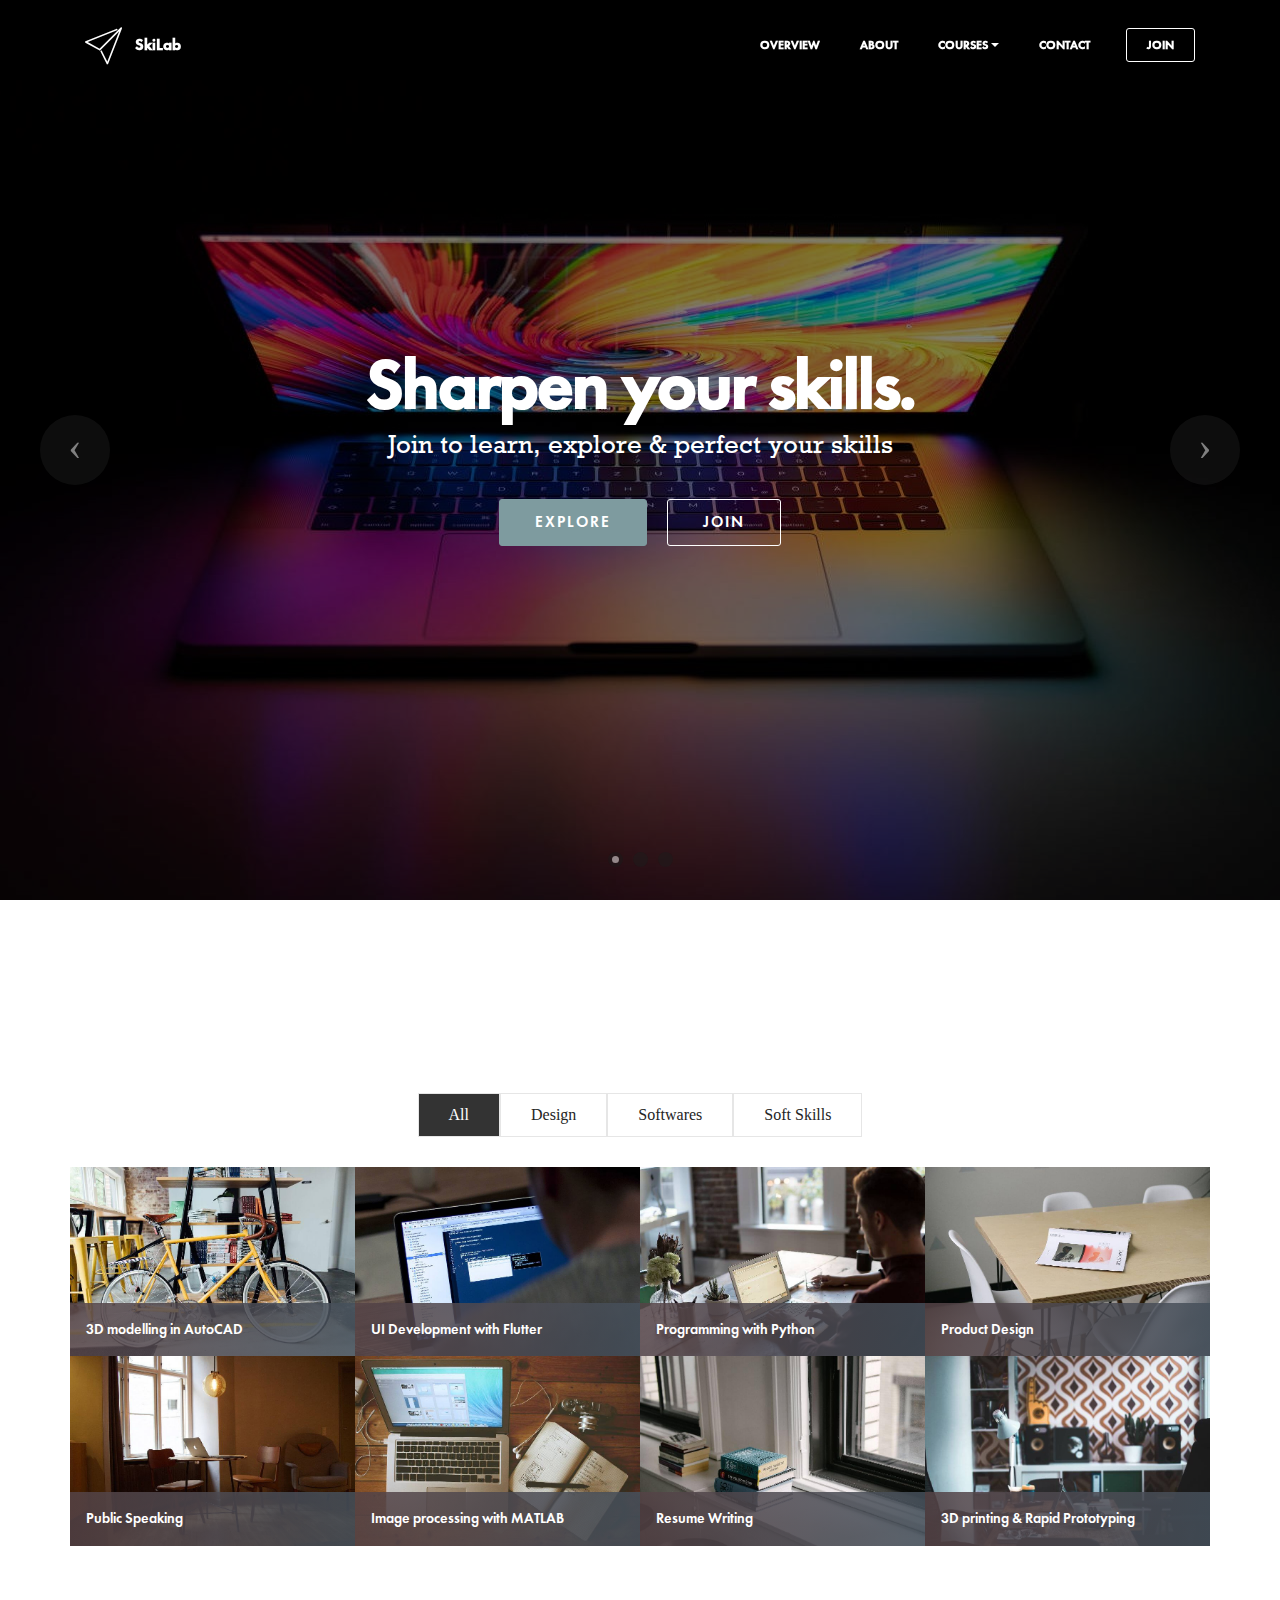
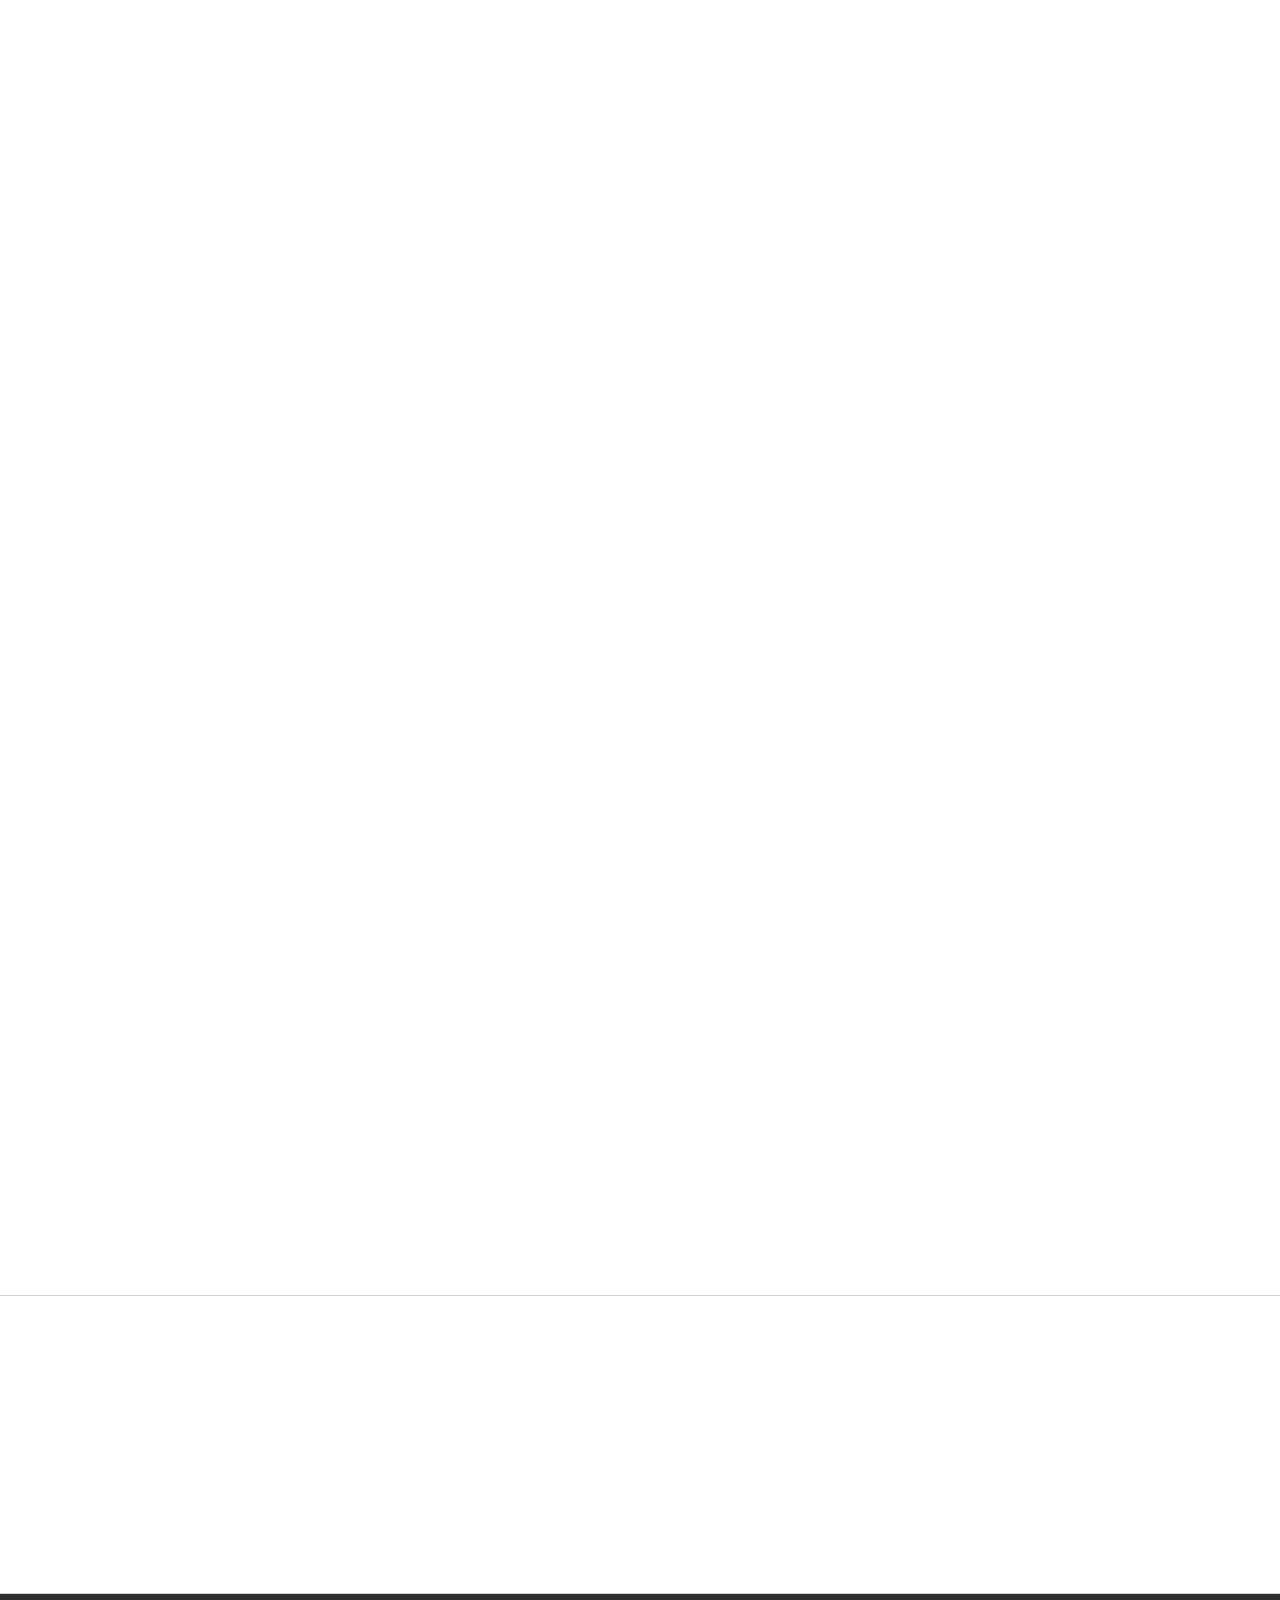
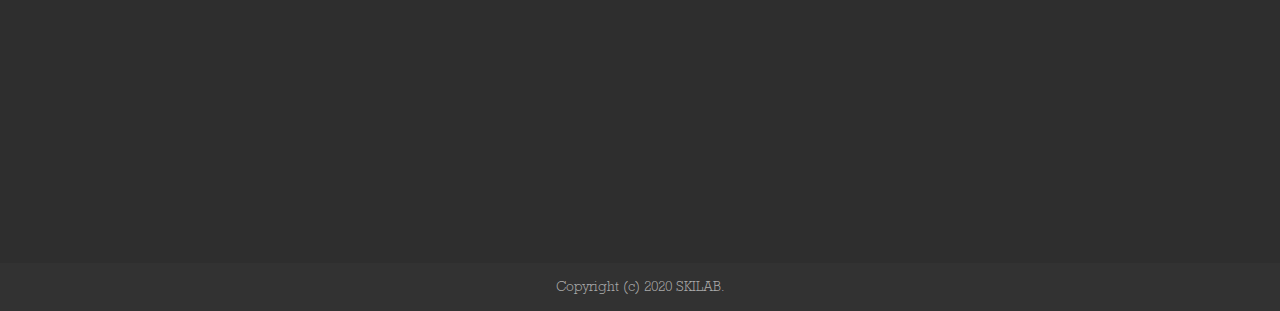
==== commit 77d5c55b: "Design changes to index.html" ====
--- a/index.html
+++ b/index.html
@@ -2,7 +2,6 @@
 <html>
 
 <head>
-    <!-- Site made with Mobirise Website Builder v4.12.2, https://mobirise.com -->
     <meta charset="UTF-8">
     <meta http-equiv="X-UA-Compatible" content="IE=edge">
     <meta name="generator" content="Mobirise v4.12.2, mobirise.com">
@@ -11,11 +10,7 @@
     <meta name="description" content="">
 
     <title>Home</title>
-    <link rel="stylesheet" href="https://fonts.googleapis.com/css?family=Montserrat:400,700">
-    <link rel="stylesheet"
-        href="https://fonts.googleapis.com/css?family=Raleway:100,100i,200,200i,300,300i,400,400i,500,500i,600,600i,700,700i,800,800i,900,900i">
     <link rel="stylesheet" href="assets/web/assets/mobirise-icons/mobirise-icons.css">
-    <link rel="stylesheet" href="https://fonts.googleapis.com/css?family=Lora:400,700,400italic,700italic&subset=latin">
     <link rel="stylesheet" href="assets/et-line-font-plugin/style.css">
     <link rel="stylesheet" href="assets/tether/tether.min.css">
     <link rel="stylesheet" href="assets/bootstrap/css/bootstrap.min.css">
@@ -416,7 +411,8 @@
                         </div>
                     </div>
 
-                    <div class="mbr-table-cell col-md-5 text-xs-center text-md-left content-size" style="padding-left: 60px;">
+                    <div class="mbr-table-cell col-md-5 text-xs-center text-md-left content-size"
+                        style="padding-left: 60px;">
                         <h3 class="mbr-section-title display-2">What are the benefits?</h3>
                         <div class="lead">
 
@@ -489,12 +485,12 @@
                         <div data-form-alert="true">
                             <div hidden="" data-form-alert-success="true">Thanks for filling out form!</div>
                         </div>
-                        <form class="mbr-form" action="" method="post"
-                            data-form-title="Subscription form">
+                        <form class="mbr-form" action="" method="post" data-form-title="Subscription form">
                             <input type="hidden"
                                 value="BszcrkMGx6UKQ9FBX4P3yAvgTElKy5UvApg58xCIKVPTOUIYHOiI2PLzYWKwzj593x35FQw0Fubkj3JVEWyejTrvcC+IjYthEBOe5ZvGToF2jitU9grGWDCkByRG6HE="
                                 data-form-email="true">
-                            <div class="mbr-subscribe mbr-subscribe-dark input-group" style="border: 1px solid lightgray;">
+                            <div class="mbr-subscribe mbr-subscribe-dark input-group"
+                                style="border: 1px solid lightgray;">
                                 <input type="email" class="form-control" name="email" required=""
                                     data-form-field="Email" placeholder="Enter Your Email Address..."
                                     id="form2-1e-email">
